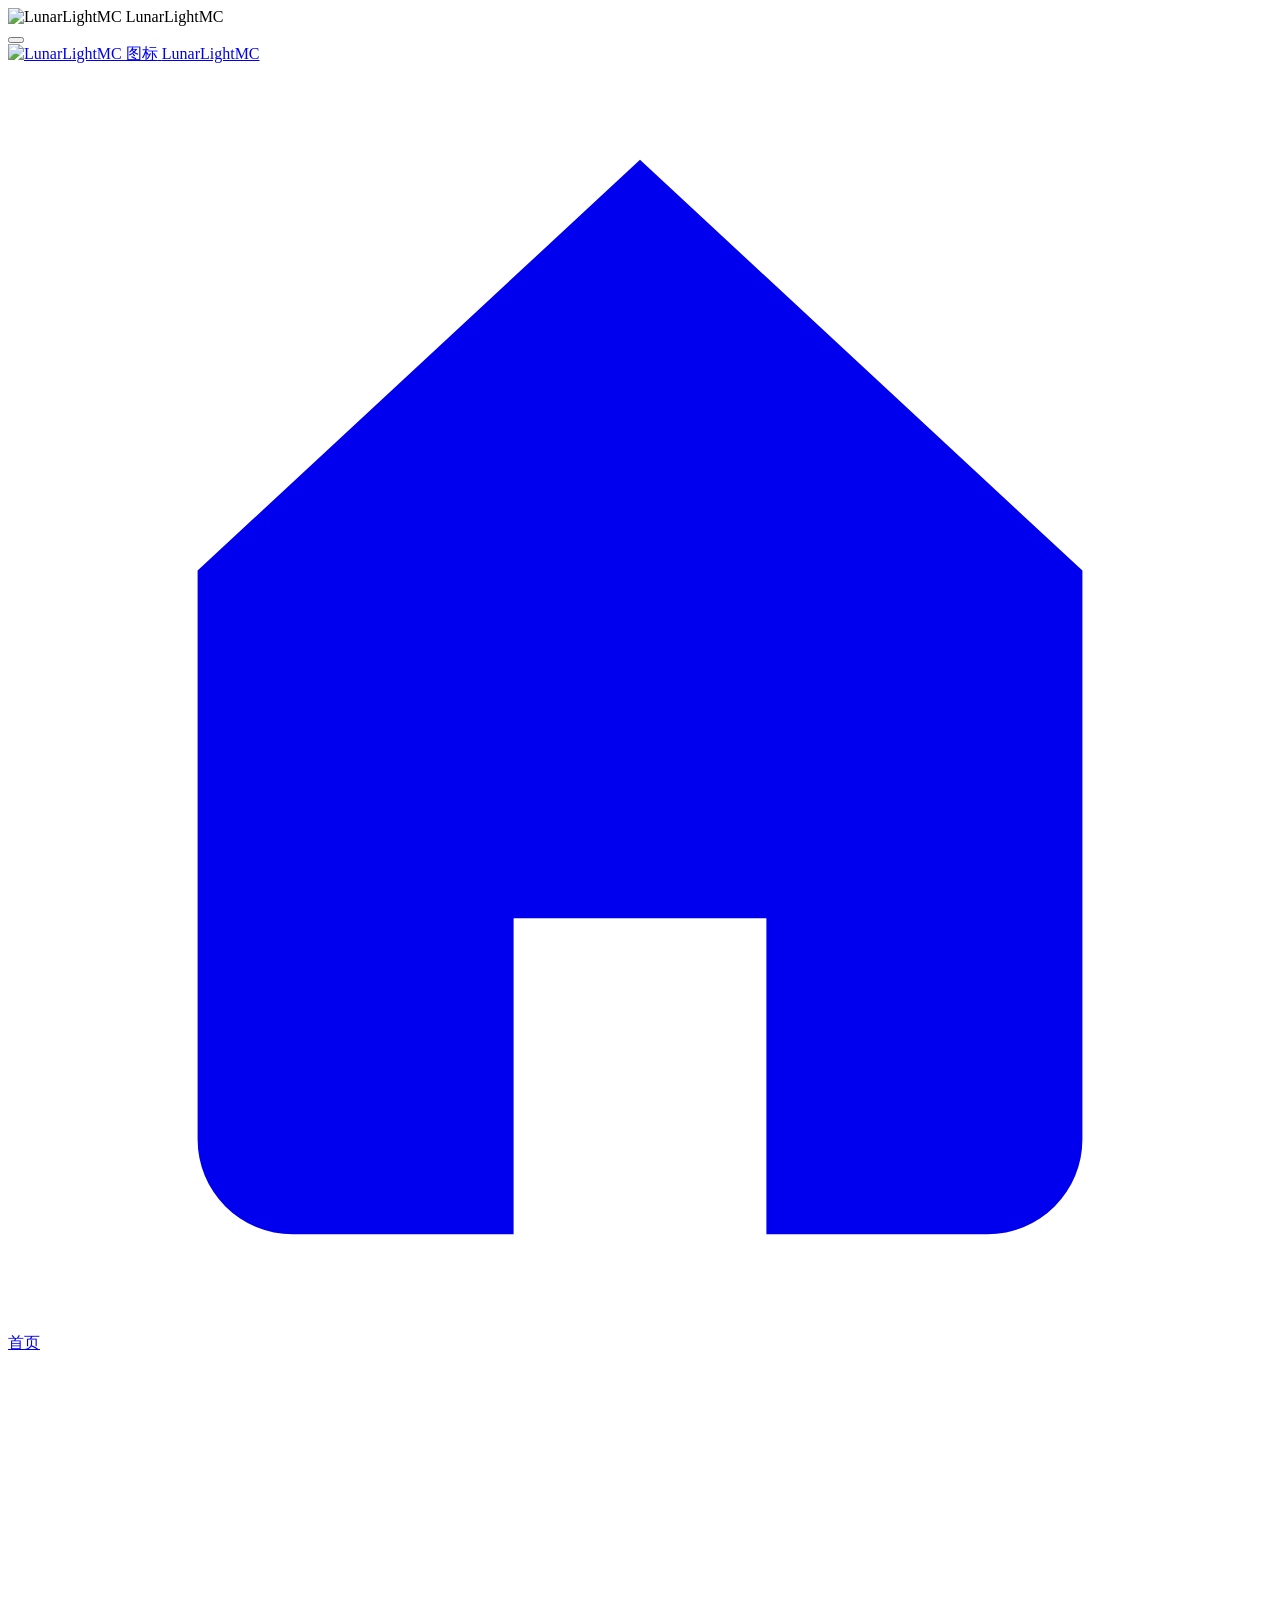
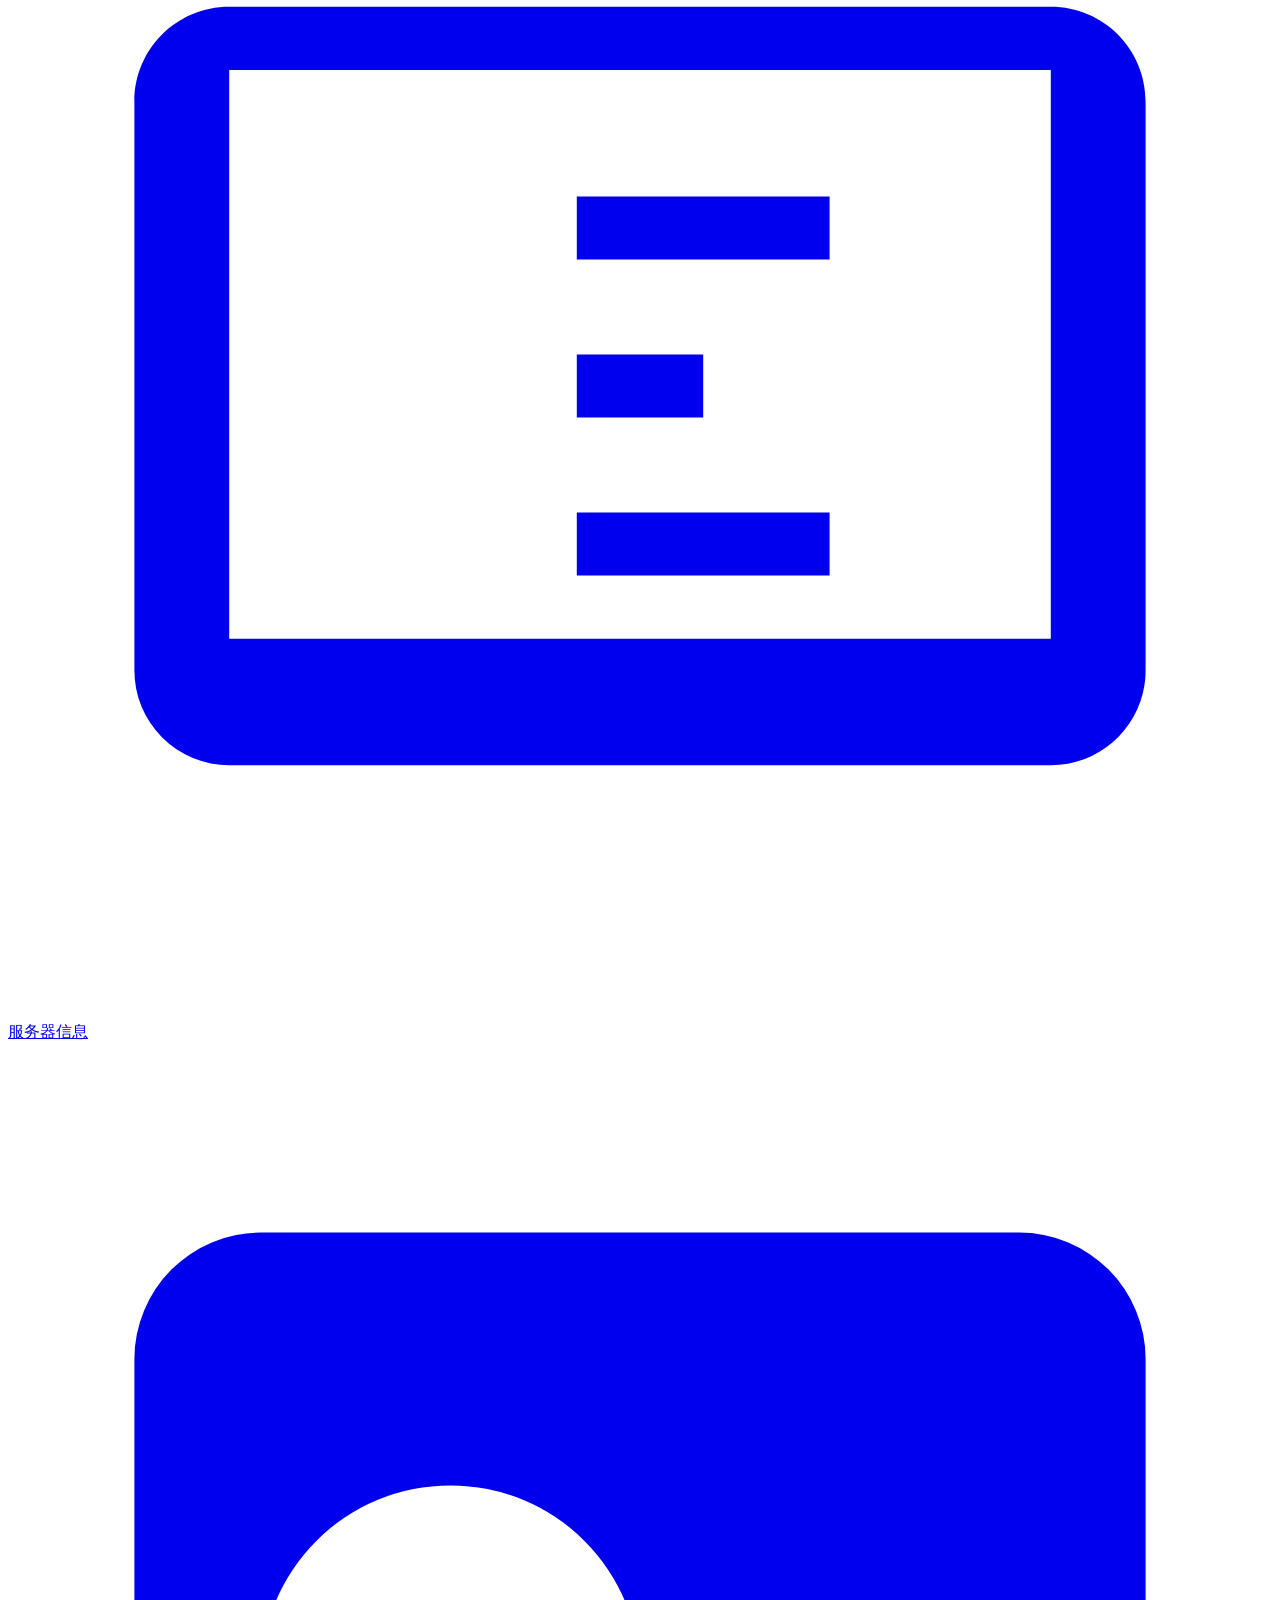
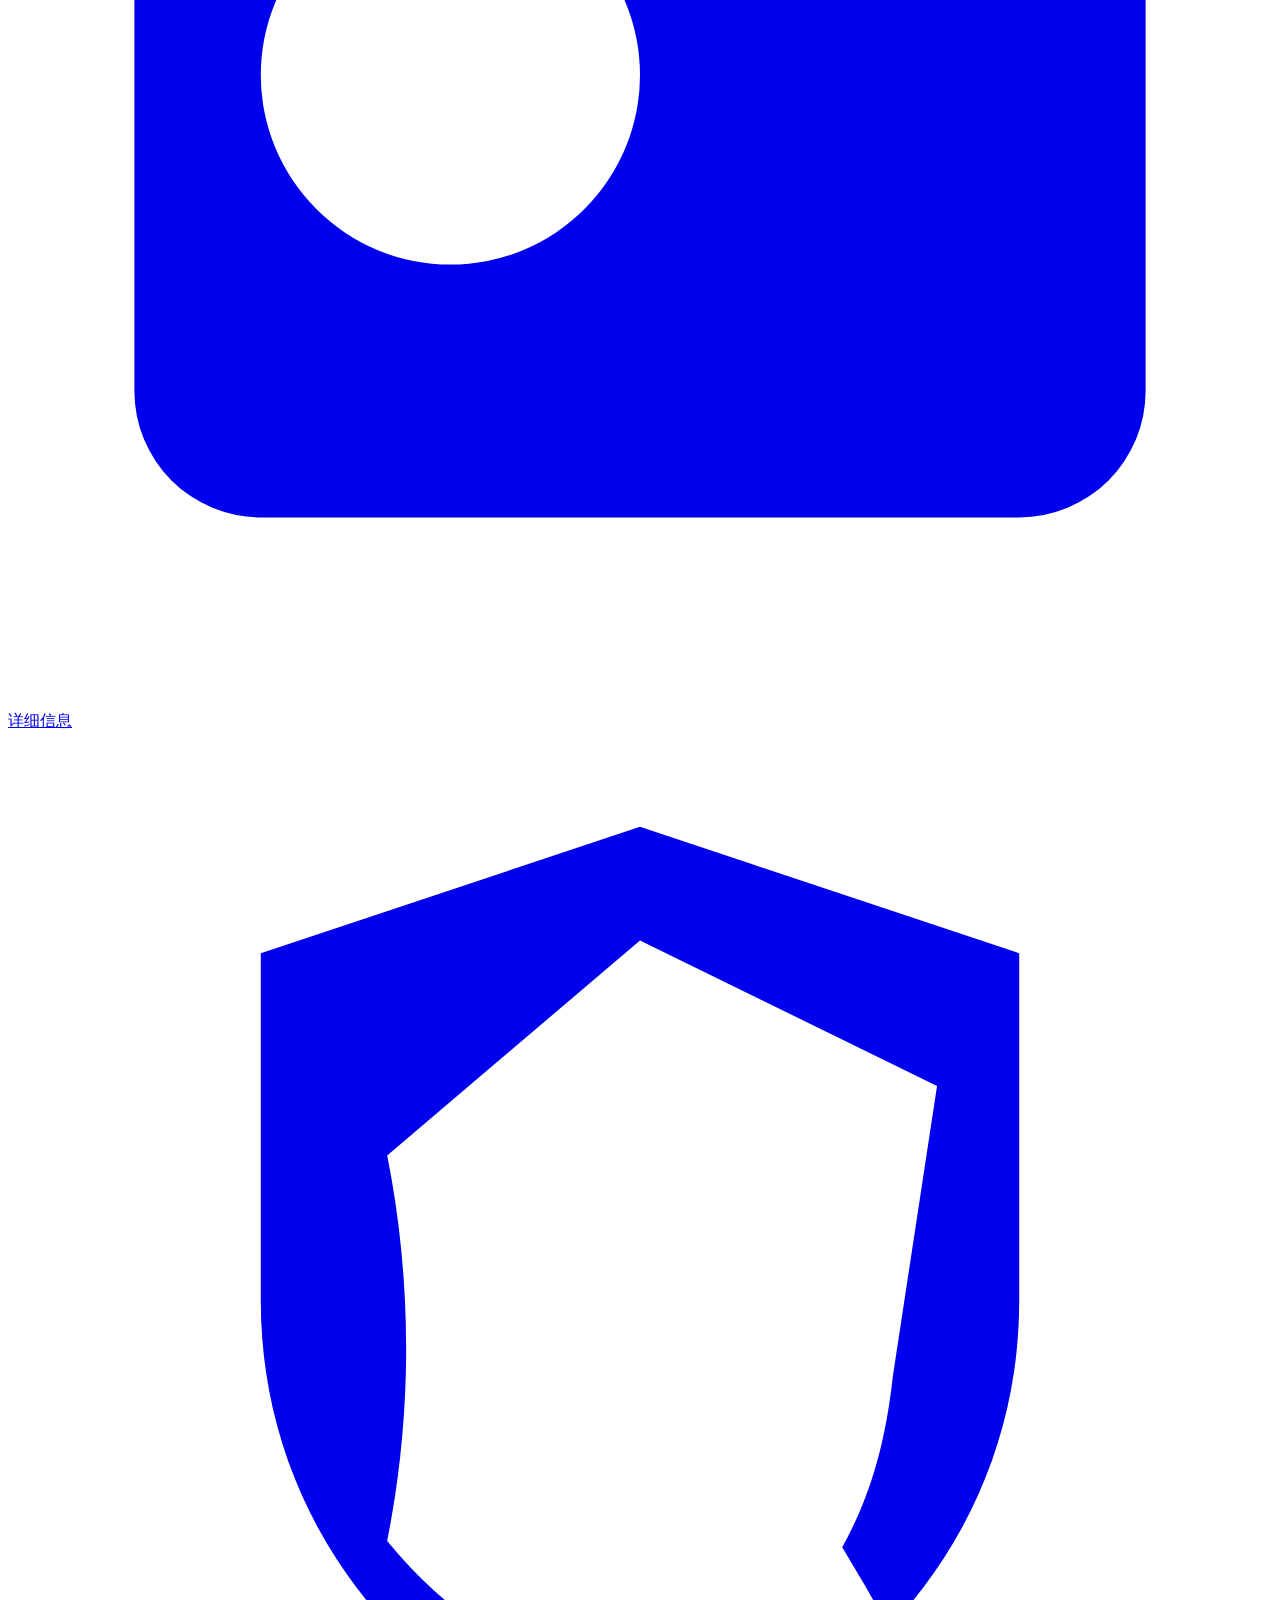
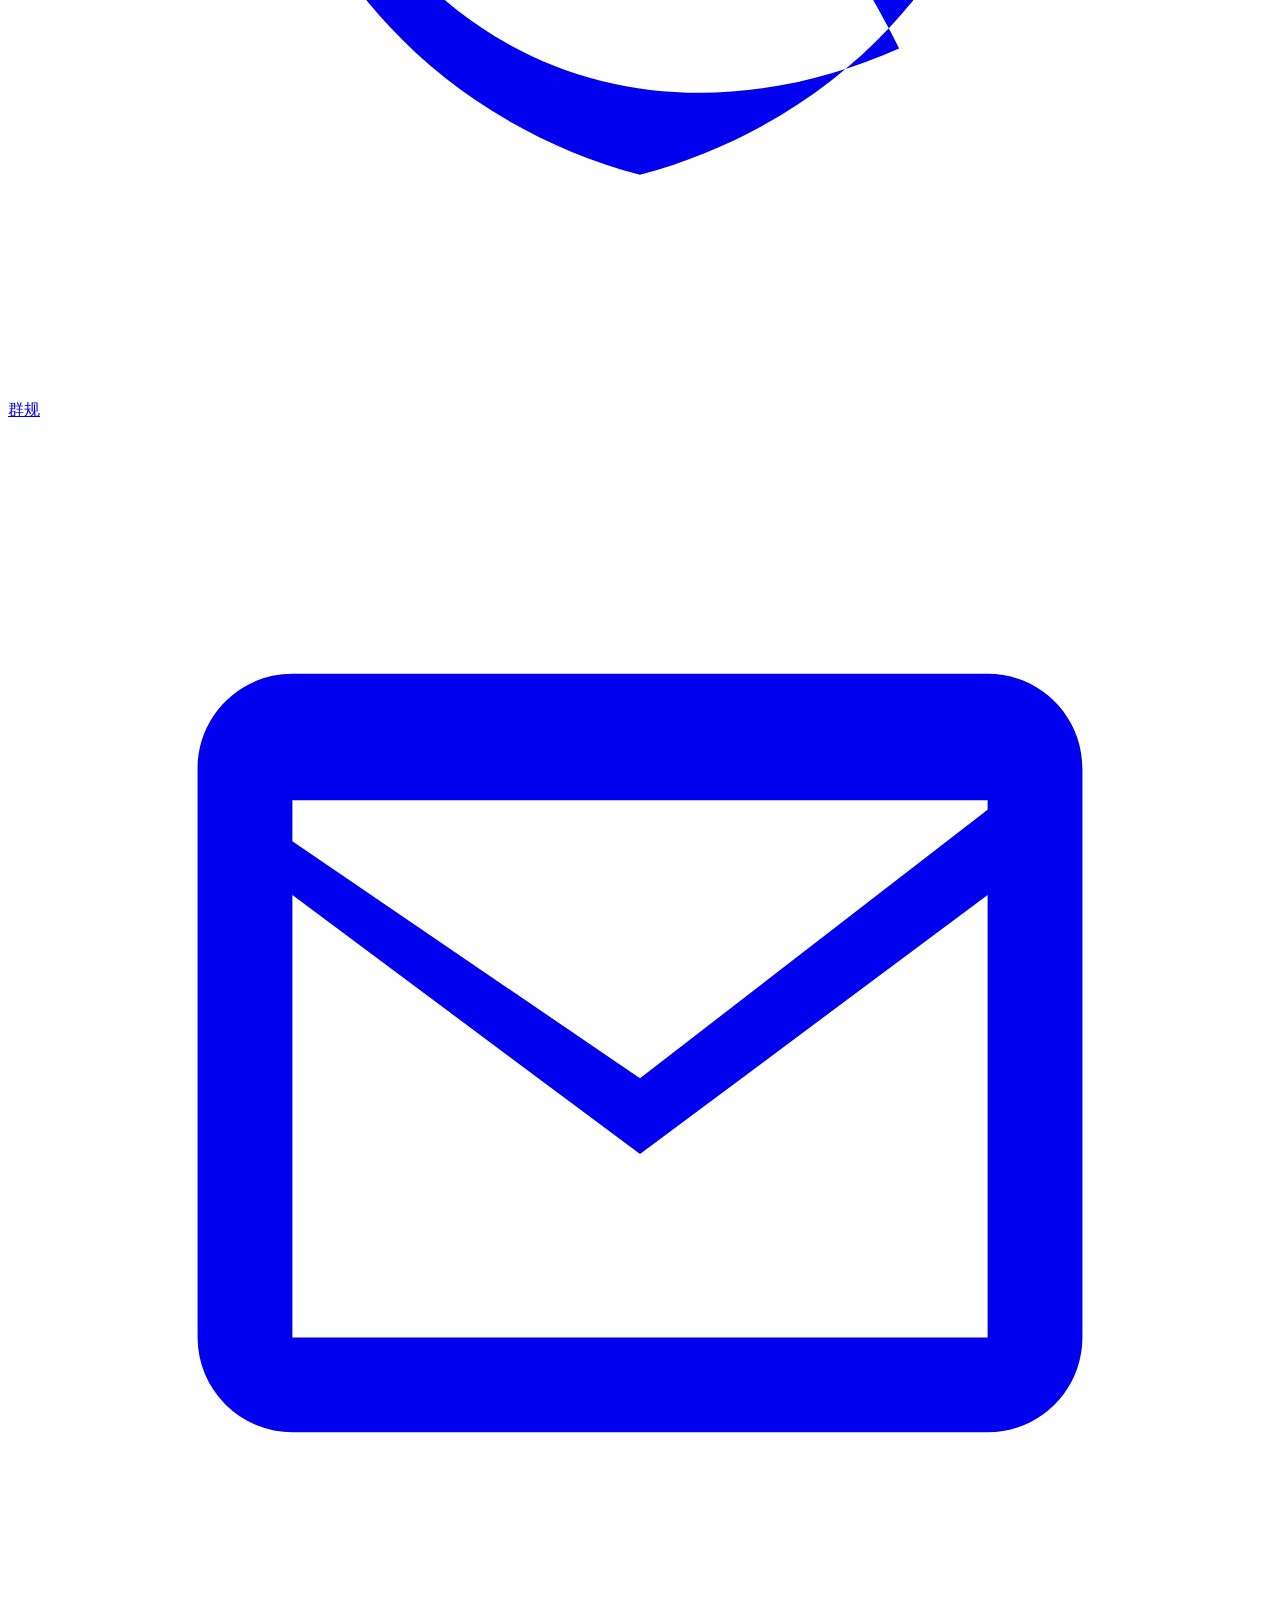
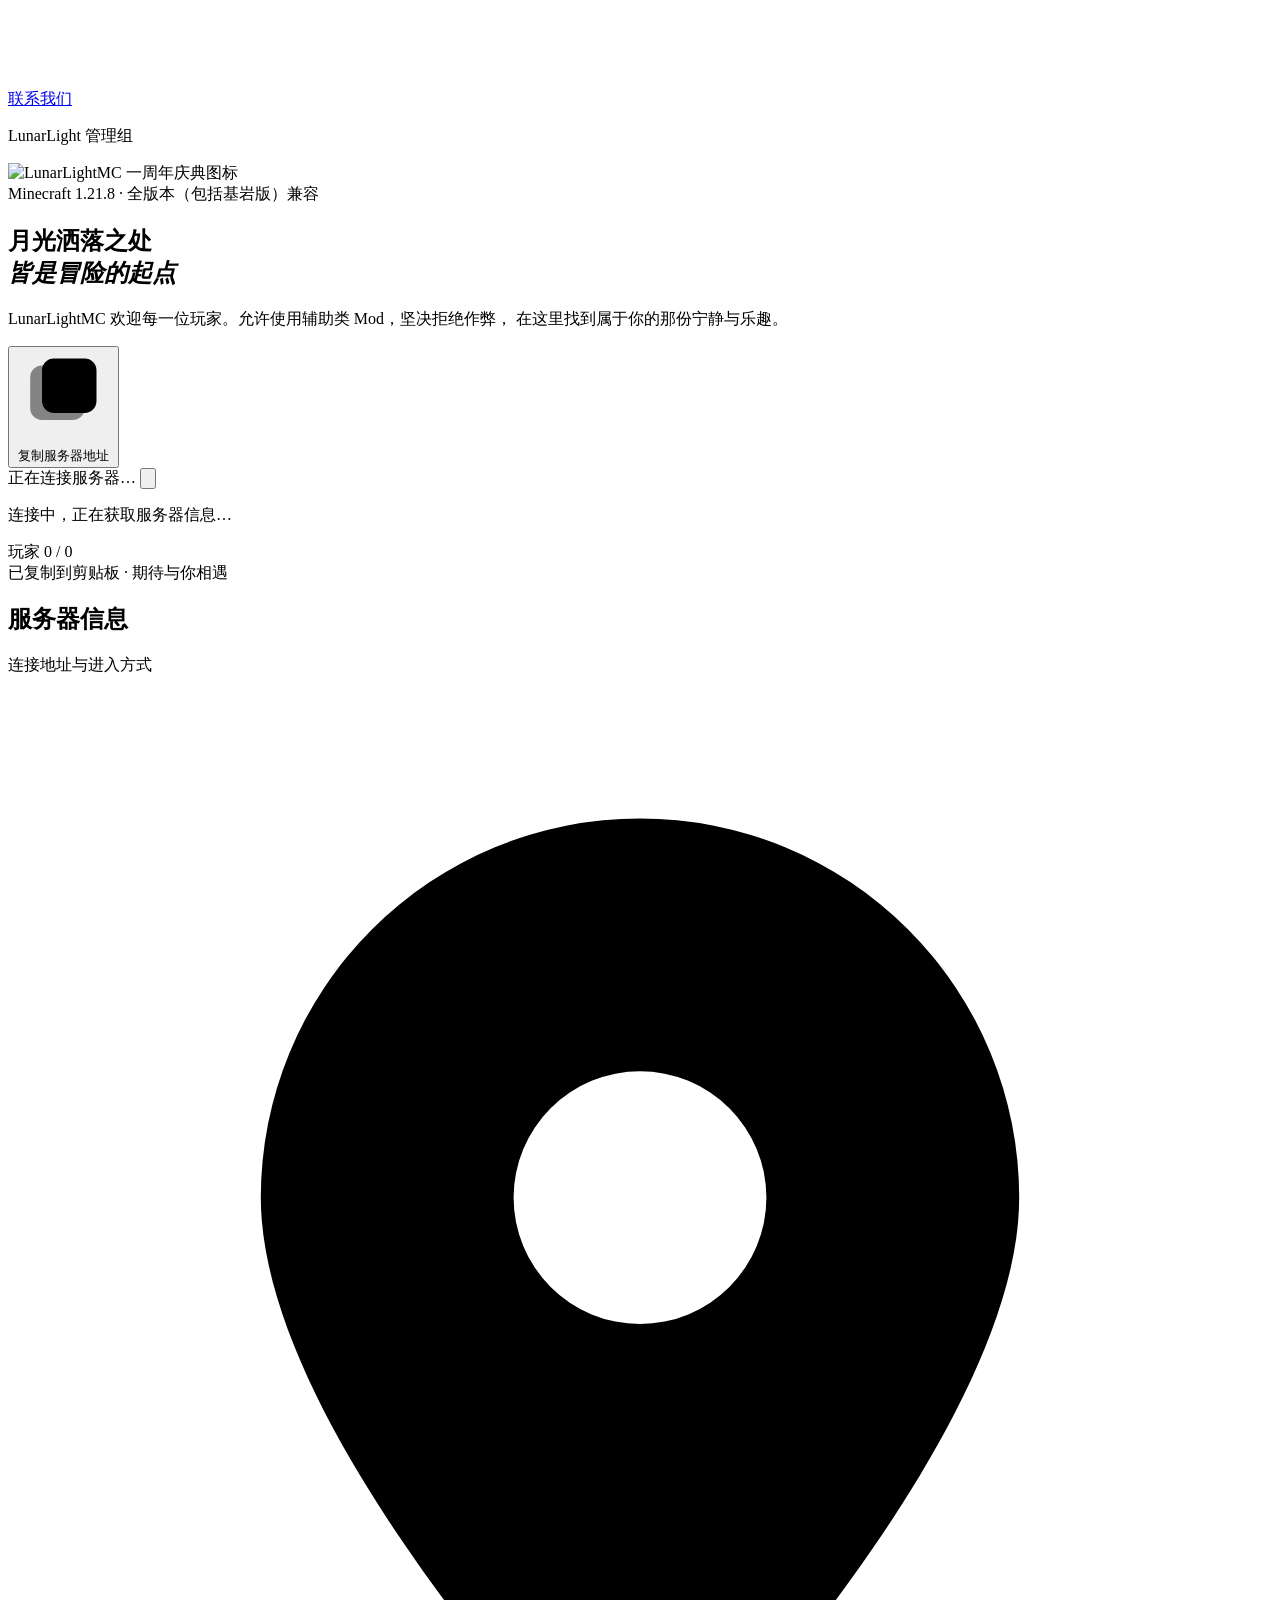
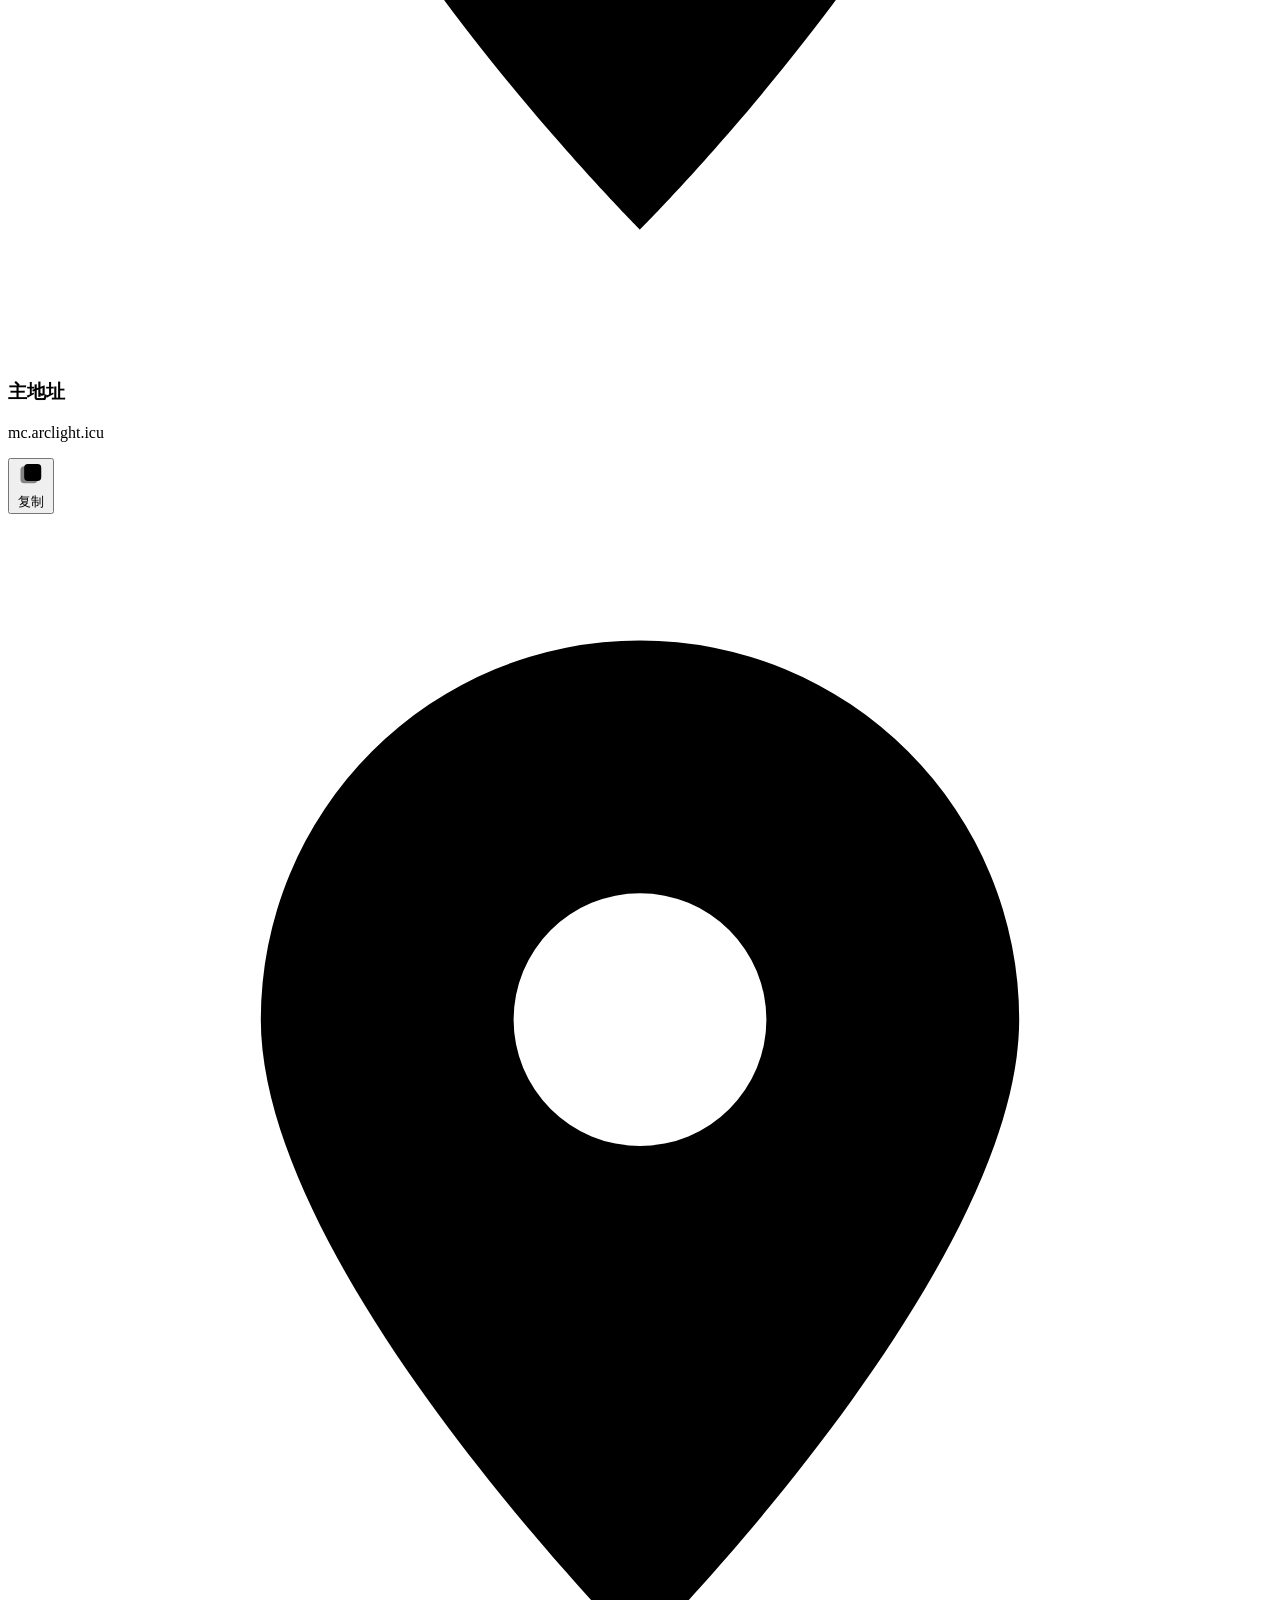
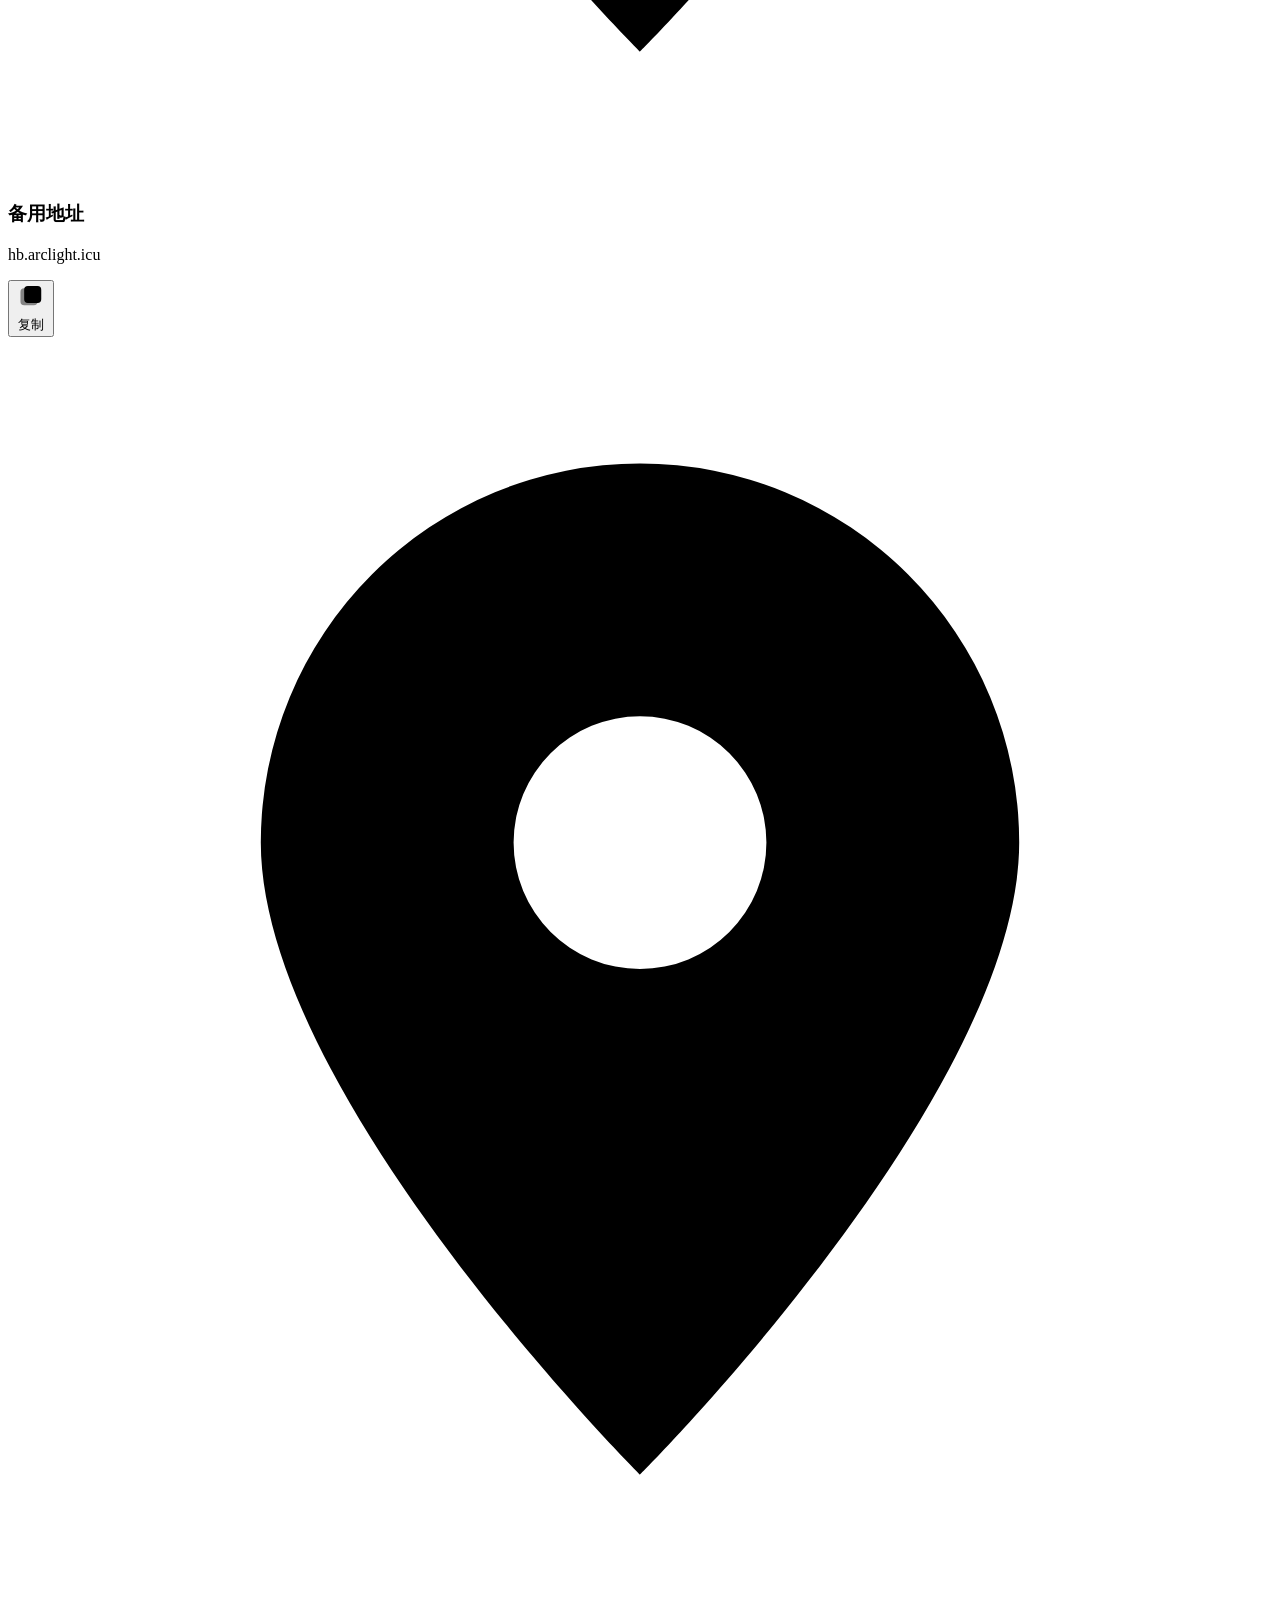
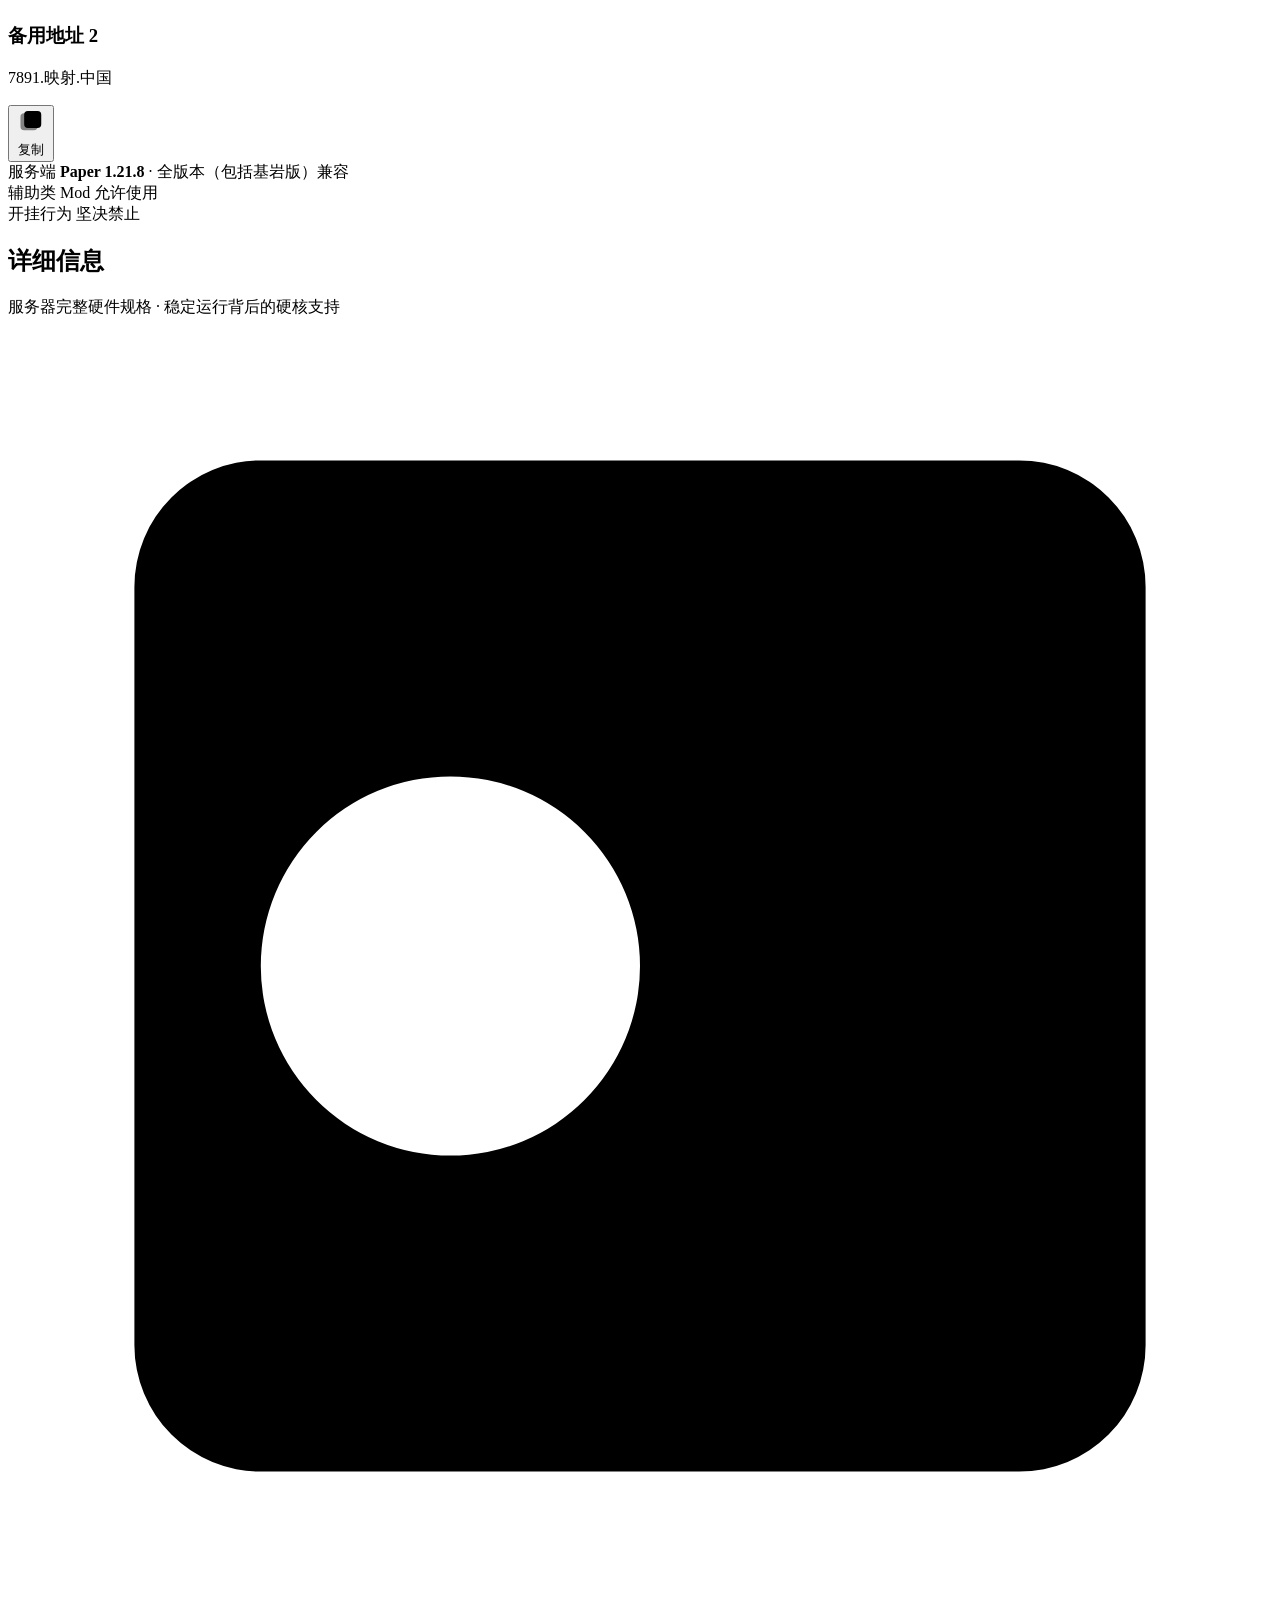
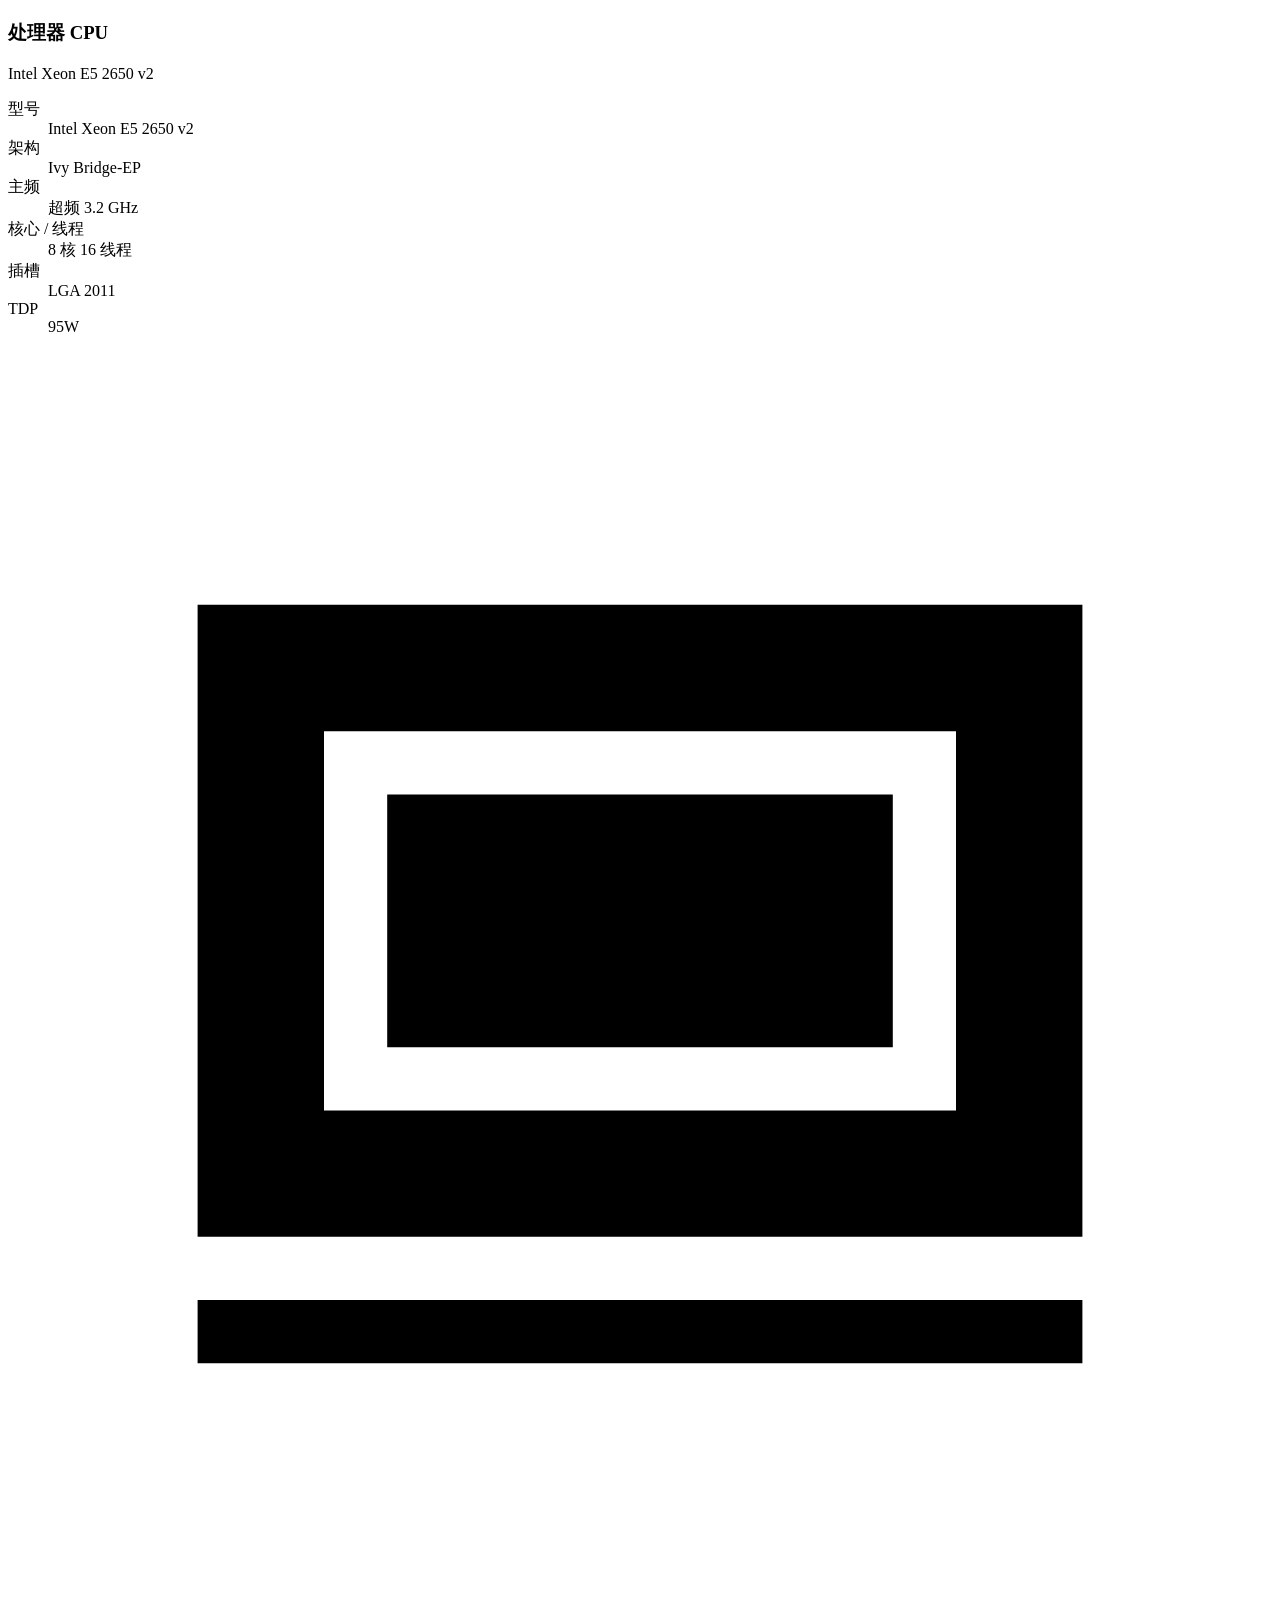
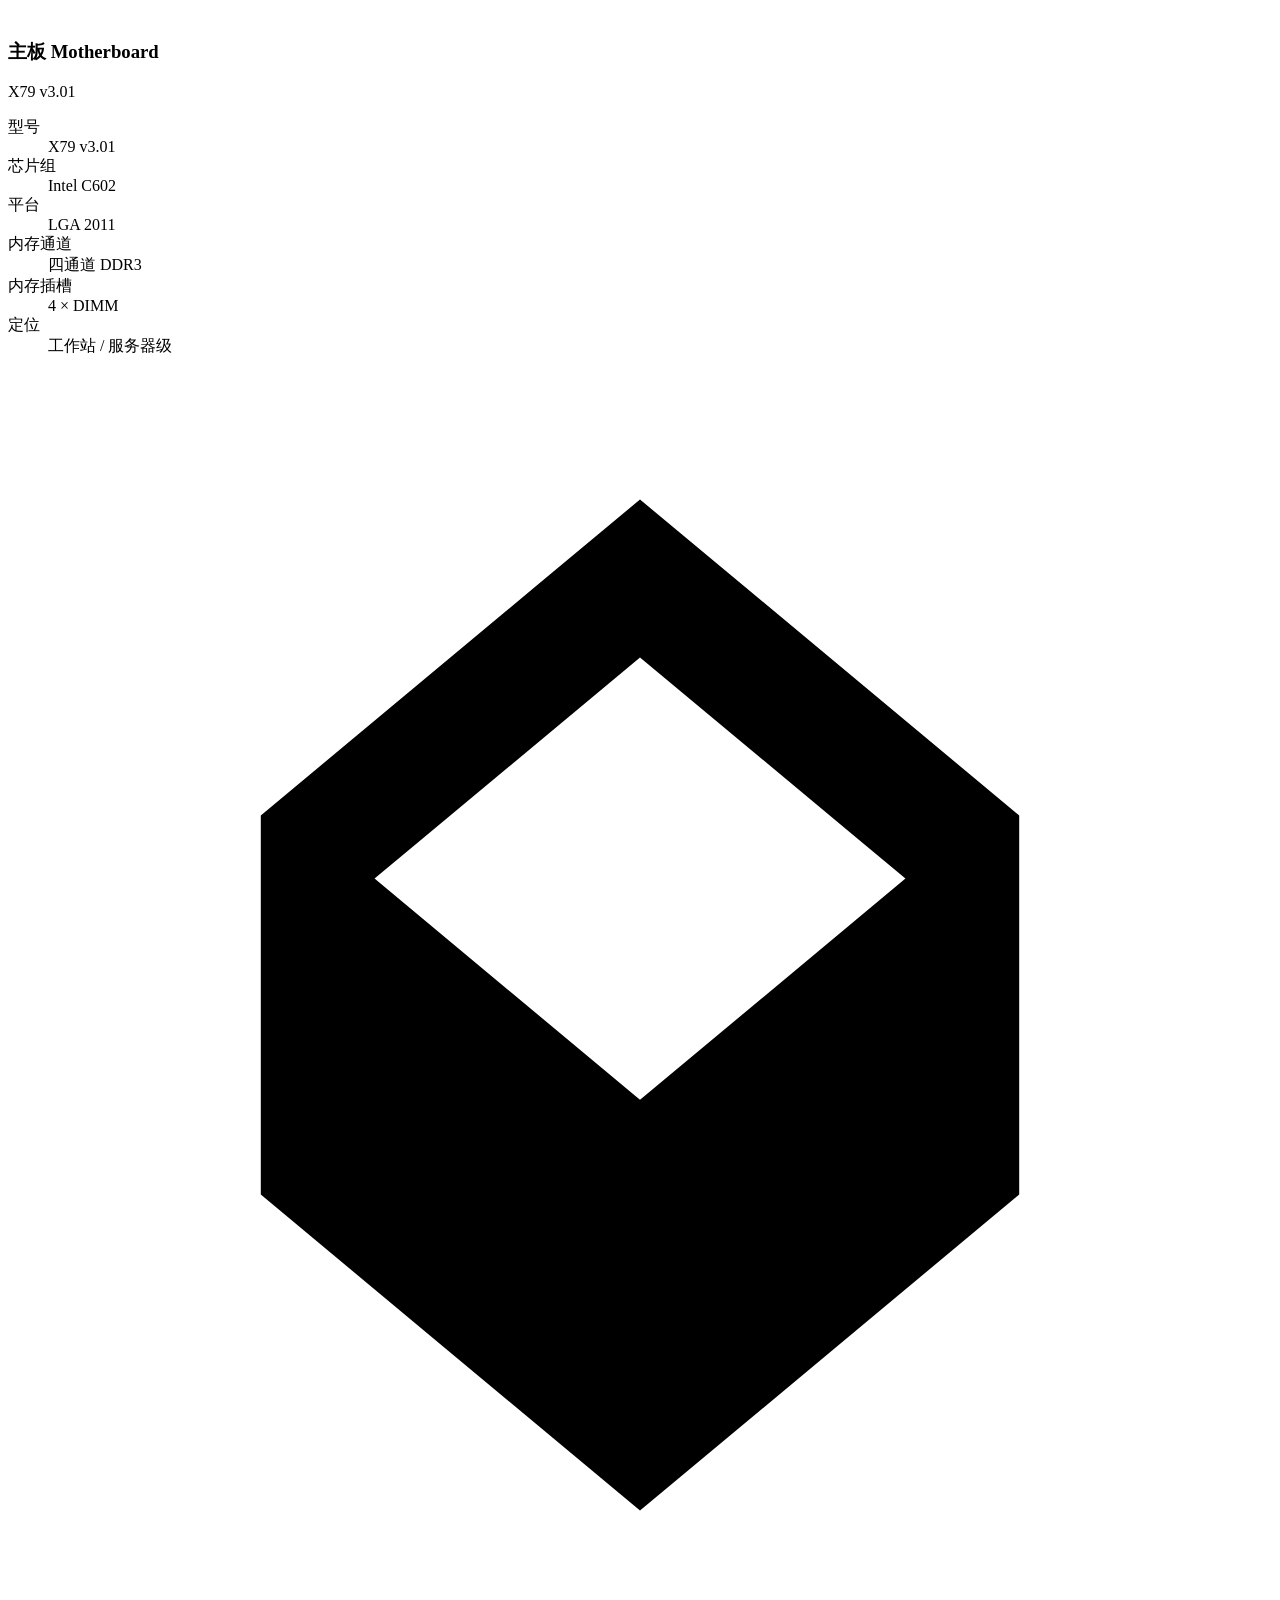
==== index.html @ af30e0f4 "Add files via upload" ====
<!DOCTYPE html>
<html lang="zh-CN">
<head>
  <meta charset="UTF-8">
  <meta name="viewport" content="width=device-width, initial-scale=1.0">
  <meta name="description" content="LunarLightMC - 一款温暖友好的 Minecraft 服务器。全版本（包括基岩版）兼容，辅助类 Mod 可用。">
  <meta name="theme-color" content="#1a1a1a">
  <link rel="icon" type="image/png" href="assets/favicon.png">
  <link rel="apple-touch-icon" href="assets/apple-touch.png">
  <title>LunarLightMC · 月光服务器</title>
  <link rel="stylesheet" href="css/style.css">
</head>
<body>

  <!-- Electron 风格自定义标题栏 -->
  <header class="titlebar">
    <div class="titlebar-brand">
      <img class="titlebar-icon" src="assets/favicon.png" alt="LunarLightMC">
      <span class="titlebar-title">LunarLightMC</span>
    </div>
    <div class="titlebar-drag"></div>
  </header>

  <!-- Electron 式左侧导航 -->
  <button class="nav-toggle" id="navToggle" aria-label="打开导航菜单">
    <span></span><span></span><span></span>
  </button>
  <div class="nav-backdrop" id="navBackdrop"></div>
  <aside class="sidebar" id="sidebar">
    <div class="sidebar-head">
      <a class="brand" href="#" data-target="home">
        <img class="brand-icon" src="assets/favicon.png" alt="LunarLightMC 图标">
        <span class="brand-name">LunarLightMC</span>
      </a>
    </div>
    <nav class="side-nav" id="navLinks">
      <a class="side-link active" href="#" data-target="home">
        <svg viewBox="0 0 20 20" fill="none" aria-hidden="true"><path d="M10 1.5 17 8v9a1.5 1.5 0 0 1-1.5 1.5H12v-5H8v5H4.5A1.5 1.5 0 0 1 3 17V8l7-6.5Z" fill="currentColor"/></svg>
        <span>首页</span>
      </a>
      <a class="side-link" href="#" data-target="server">
        <svg viewBox="0 0 20 20" fill="none" aria-hidden="true"><path d="M2 5.5C2 4.67 2.67 4 3.5 4h13c.83 0 1.5.67 1.5 1.5v9c0 .83-.67 1.5-1.5 1.5h-13A1.5 1.5 0 0 1 2 14.5v-9ZM3.5 5v9h13V5h-13Zm5.5 2h4v1H9V7Zm0 5h4v1H9v-1Zm0-2.5h2v1H9v-1Z" fill="currentColor"/></svg>
        <span>服务器信息</span>
      </a>
      <a class="side-link" href="#" data-target="hardware">
        <svg viewBox="0 0 20 20" fill="none" aria-hidden="true"><path d="M4 3h12a2 2 0 0 1 2 2v10a2 2 0 0 1-2 2H4a2 2 0 0 1-2-2V5a2 2 0 0 1 2-2Zm3 4a3 3 0 1 0 0 6 3 3 0 0 0 0-6Zm7 1h2v1h-2V8Zm0 3h2v1h-2v-1Z" fill="currentColor"/></svg>
        <span>详细信息</span>
      </a>
      <a class="side-link" href="#" data-target="rules">
        <svg viewBox="0 0 20 20" fill="none" aria-hidden="true"><path d="M10 1.5 4 3.5V9c0 3.7 2.6 6.6 6 7.5 3.4-.9 6-3.8 6-7.5V3.5l-6-2Zm0 1.8L14.7 5.6 14 10.2c-.1.9-.3 1.8-.8 2.7.3.5.6 1 .9 1.6-2.7 1.2-5.9 1-8.1-1.7.4-2 .4-4.1 0-6.1L10 3.3Z" fill="currentColor"/></svg>
        <span>群规</span>
      </a>
      <a class="side-link" href="#" data-target="contact">
        <svg viewBox="0 0 20 20" fill="none" aria-hidden="true"><path d="M3 5.5C3 4.67 3.67 4 4.5 4h11c.83 0 1.5.67 1.5 1.5v9c0 .83-.67 1.5-1.5 1.5h-11A1.5 1.5 0 0 1 3 14.5v-9Zm1.5.5v.65L10 10.4l5.5-4.25V6H4.5Zm0 1.5V14.5h11V7.5L10 11.6 4.5 7.5Z" fill="currentColor"/></svg>
        <span>联系我们</span>
      </a>
    </nav>
    <div class="sidebar-foot">
      <p>LunarLight 管理组</p>
    </div>
  </aside>

  <main>
    <!-- 页面：首页 -->
    <section class="page active" id="page-home">
      <div class="hero">
        <div class="hero-bg" aria-hidden="true">
          <span class="orb orb-1"></span>
          <span class="orb orb-2"></span>
          <span class="orb orb-3"></span>
        </div>
        <div class="container hero-inner">
          <div class="hero-icon-wrap">
            <img class="hero-icon" src="assets/server-icon.png" alt="LunarLightMC 一周年庆典图标">
          </div>
          <div class="hero-badge">Minecraft 1.21.8 · 全版本（包括基岩版）兼容</div>
          <h1 class="hero-title">月光洒落之处<br><em>皆是冒险的起点</em></h1>
          <p class="hero-sub">
            LunarLightMC 欢迎每一位玩家。允许使用辅助类 Mod，坚决拒绝作弊，
            在这里找到属于你的那份宁静与乐趣。
          </p>
          <div class="hero-actions">
            <button class="btn btn-primary" id="copyIp">
              <svg viewBox="0 0 20 20" fill="none" aria-hidden="true"><path d="M5.5 4.5A2.5 2.5 0 0 1 8 2h6.5A2.5 2.5 0 0 1 17 4.5v6.5a2.5 2.5 0 0 1-2.5 2.5h-6.5A2.5 2.5 0 0 1 5.5 11v-6.5Z" fill="currentColor"/><path d="M3 6a2.5 2.5 0 0 1 2.5-2.5h6.5A2.5 2.5 0 0 1 14.5 6v6.5a2.5 2.5 0 0 1-2.5 2.5H5.5A2.5 2.5 0 0 1 3 12.5V6Z" fill="currentColor" opacity=".45"/></svg>
              <span class="copy-text">复制服务器地址</span>
            </button>
          </div>

          <div class="status-card" id="statusCard">
            <div class="status-head">
              <span class="status-dot" id="statusDot"></span>
              <span class="status-state" id="statusState">正在连接服务器…</span>
              <span class="status-version" id="statusVersion"></span>
              <button class="status-refresh" id="statusRefresh" aria-label="刷新状态">
                <svg viewBox="0 0 20 20" fill="none" aria-hidden="true"><path d="M17 10a7 7 0 0 1-12.2 4.9l-1 1A8.5 8.5 0 1 0 10 1.5v-1L7 3l3 2.5v-1A7 7 0 0 1 17 10Z" fill="currentColor"/></svg>
              </button>
            </div>
            <p class="status-motd" id="statusMotd">连接中，正在获取服务器信息…</p>
            <div class="status-foot">
              <span class="status-players" id="statusPlayers">玩家 0 / 0</span>
              <span class="status-updated" id="statusUpdated"></span>
            </div>
            <div class="status-players-list" id="statusPlayerList"></div>
          </div>

          <div class="hero-tip" id="copyTip">已复制到剪贴板 · 期待与你相遇</div>
        </div>
      </div>
    </section>

    <!-- 页面：服务器信息 -->
    <section class="page" id="page-server">
      <div class="container page-body">
        <div class="page-head">
          <h2 class="page-title">服务器信息</h2>
          <p class="page-desc">连接地址与进入方式</p>
        </div>
        <div class="card-grid">
          <article class="fluent-card address-card">
            <div class="card-icon"><svg viewBox="0 0 20 20" fill="none" aria-hidden="true"><path d="M10 2a6 6 0 0 0-6 6c0 4 6 10 6 10s6-6 6-10a6 6 0 0 0-6-6Zm0 8a2 2 0 1 1 0-4 2 2 0 0 1 0 4Z" fill="currentColor"/></svg></div>
            <h3>主地址</h3>
            <p class="card-code">mc.arclight.icu</p>
            <button class="copy-btn" data-copy="mc.arclight.icu" aria-label="复制主地址">
              <svg viewBox="0 0 20 20" fill="none" aria-hidden="true"><path d="M5.5 4.5A2.5 2.5 0 0 1 8 2h6.5A2.5 2.5 0 0 1 17 4.5v6.5a2.5 2.5 0 0 1-2.5 2.5h-6.5A2.5 2.5 0 0 1 5.5 11v-6.5Z" fill="currentColor"/><path d="M3 6a2.5 2.5 0 0 1 2.5-2.5h6.5A2.5 2.5 0 0 1 14.5 6v6.5a2.5 2.5 0 0 1-2.5 2.5H5.5A2.5 2.5 0 0 1 3 12.5V6Z" fill="currentColor" opacity=".45"/></svg>
              复制
            </button>
          </article>
          <article class="fluent-card address-card">
            <div class="card-icon"><svg viewBox="0 0 20 20" fill="none" aria-hidden="true"><path d="M10 2a6 6 0 0 0-6 6c0 4 6 10 6 10s6-6 6-10a6 6 0 0 0-6-6Zm0 8a2 2 0 1 1 0-4 2 2 0 0 1 0 4Z" fill="currentColor"/></svg></div>
            <h3>备用地址</h3>
            <p class="card-code">hb.arclight.icu</p>
            <button class="copy-btn" data-copy="hb.arclight.icu" aria-label="复制备用地址">
              <svg viewBox="0 0 20 20" fill="none" aria-hidden="true"><path d="M5.5 4.5A2.5 2.5 0 0 1 8 2h6.5A2.5 2.5 0 0 1 17 4.5v6.5a2.5 2.5 0 0 1-2.5 2.5h-6.5A2.5 2.5 0 0 1 5.5 11v-6.5Z" fill="currentColor"/><path d="M3 6a2.5 2.5 0 0 1 2.5-2.5h6.5A2.5 2.5 0 0 1 14.5 6v6.5a2.5 2.5 0 0 1-2.5 2.5H5.5A2.5 2.5 0 0 1 3 12.5V6Z" fill="currentColor" opacity=".45"/></svg>
              复制
            </button>
          </article>
          <article class="fluent-card address-card">
            <div class="card-icon"><svg viewBox="0 0 20 20" fill="none" aria-hidden="true"><path d="M10 2a6 6 0 0 0-6 6c0 4 6 10 6 10s6-6 6-10a6 6 0 0 0-6-6Zm0 8a2 2 0 1 1 0-4 2 2 0 0 1 0 4Z" fill="currentColor"/></svg></div>
            <h3>备用地址 2</h3>
            <p class="card-code">7891.映射.中国</p>
            <button class="copy-btn" data-copy="7891.映射.中国" aria-label="复制备用地址2">
              <svg viewBox="0 0 20 20" fill="none" aria-hidden="true"><path d="M5.5 4.5A2.5 2.5 0 0 1 8 2h6.5A2.5 2.5 0 0 1 17 4.5v6.5a2.5 2.5 0 0 1-2.5 2.5h-6.5A2.5 2.5 0 0 1 5.5 11v-6.5Z" fill="currentColor"/><path d="M3 6a2.5 2.5 0 0 1 2.5-2.5h6.5A2.5 2.5 0 0 1 14.5 6v6.5a2.5 2.5 0 0 1-2.5 2.5H5.5A2.5 2.5 0 0 1 3 12.5V6Z" fill="currentColor" opacity=".45"/></svg>
              复制
            </button>
          </article>
        </div>

        <div class="info-strip">
          <div class="info-item">
            <span class="info-label">服务端</span>
            <span class="info-value"><strong>Paper 1.21.8</strong> · 全版本（包括基岩版）兼容</span>
          </div>
          <div class="info-item">
            <span class="info-label">辅助类 Mod</span>
            <span class="info-value badge-ok">允许使用</span>
          </div>
          <div class="info-item">
            <span class="info-label">开挂行为</span>
            <span class="info-value badge-no">坚决禁止</span>
          </div>
        </div>
      </div>
    </section>

    <!-- 页面：详细信息 -->
    <section class="page" id="page-hardware">
      <div class="container page-body">
        <div class="page-head">
          <h2 class="page-title">详细信息</h2>
          <p class="page-desc">服务器完整硬件规格 · 稳定运行背后的硬核支持</p>
        </div>

        <div class="detail-grid">
          <article class="detail-card">
            <div class="detail-card-head">
              <div class="spec-icon"><svg viewBox="0 0 20 20" fill="none" aria-hidden="true"><path d="M4 2h12a2 2 0 0 1 2 2v12a2 2 0 0 1-2 2H4a2 2 0 0 1-2-2V4a2 2 0 0 1 2-2Zm3 5a3 3 0 1 0 0 6 3 3 0 0 0 0-6Z" fill="currentColor"/></svg></div>
              <div class="detail-card-title">
                <h3>处理器 CPU</h3>
                <p>Intel Xeon E5 2650 v2</p>
              </div>
            </div>
            <dl class="detail-list">
              <div class="detail-row"><dt>型号</dt><dd>Intel Xeon E5 2650 v2</dd></div>
              <div class="detail-row"><dt>架构</dt><dd>Ivy Bridge-EP</dd></div>
              <div class="detail-row"><dt>主频</dt><dd>超频 3.2 GHz</dd></div>
              <div class="detail-row"><dt>核心 / 线程</dt><dd>8 核 16 线程</dd></div>
              <div class="detail-row"><dt>插槽</dt><dd>LGA 2011</dd></div>
              <div class="detail-row"><dt>TDP</dt><dd>95W</dd></div>
            </dl>
          </article>

          <article class="detail-card">
            <div class="detail-card-head">
              <div class="spec-icon"><svg viewBox="0 0 20 20" fill="none" aria-hidden="true"><path d="M3 4h14v10H3V4Zm2 2v6h10V6H5Zm1 1h8v4H6V7Zm-3 8h14v1H3v-1Z" fill="currentColor"/></svg></div>
              <div class="detail-card-title">
                <h3>主板 Motherboard</h3>
                <p>X79 v3.01</p>
              </div>
            </div>
            <dl class="detail-list">
              <div class="detail-row"><dt>型号</dt><dd>X79 v3.01</dd></div>
              <div class="detail-row"><dt>芯片组</dt><dd>Intel C602</dd></div>
              <div class="detail-row"><dt>平台</dt><dd>LGA 2011</dd></div>
              <div class="detail-row"><dt>内存通道</dt><dd>四通道 DDR3</dd></div>
              <div class="detail-row"><dt>内存插槽</dt><dd>4 × DIMM</dd></div>
              <div class="detail-row"><dt>定位</dt><dd>工作站 / 服务器级</dd></div>
            </dl>
          </article>

          <article class="detail-card">
            <div class="detail-card-head">
              <div class="spec-icon"><svg viewBox="0 0 20 20" fill="none" aria-hidden="true"><path d="M10 2 4 7v6l6 5 6-5V7l-6-5Zm0 2.5L14.2 8l-4.2 3.5L5.8 8l4.2-3.5Z" fill="currentColor"/></svg></div>
              <div class="detail-card-title">
                <h3>内存 Memory</h3>
                <p>Kingston DDR3</p>
              </div>
            </div>
            <dl class="detail-list">
              <div class="detail-row"><dt>品牌</dt><dd>Kingston 金士顿</dd></div>
              <div class="detail-row"><dt>类型</dt><dd>DDR3 ECC REG</dd></div>
              <div class="detail-row"><dt>容量</dt><dd>16 GB</dd></div>
              <div class="detail-row"><dt>频率</dt><dd>1600 MHz</dd></div>
              <div class="detail-row"><dt>纠错</dt><dd>ECC 支持</dd></div>
              <div class="detail-row"><dt>形态</dt><dd>Registered 服务器内存</dd></div>
            </dl>
          </article>

          <article class="detail-card">
            <div class="detail-card-head">
              <div class="spec-icon"><svg viewBox="0 0 20 20" fill="none" aria-hidden="true"><path d="M3 5a2 2 0 0 1 2-2h10a2 2 0 0 1 2 2v10a2 2 0 0 1-2 2H5a2 2 0 0 1-2-2V5Zm4 1h6v2H7V6Zm0 4h6v2H7v-2Zm0 4h4v2H7v-2Z" fill="currentColor"/></svg></div>
              <div class="detail-card-title">
                <h3>硬盘 Storage</h3>
                <p>WD Blue</p>
              </div>
            </div>
            <dl class="detail-list">
              <div class="detail-row"><dt>品牌</dt><dd>Western Digital 西部数据</dd></div>
              <div class="detail-row"><dt>系列</dt><dd>WDC Blue</dd></div>
              <div class="detail-row"><dt>容量</dt><dd>120 GB</dd></div>
              <div class="detail-row"><dt>类型</dt><dd>SSD 固态硬盘</dd></div>
              <div class="detail-row"><dt>接口</dt><dd>SATA</dd></div>
              <div class="detail-row"><dt>用途</dt><dd>系统盘</dd></div>
            </dl>
          </article>
        </div>

        <div class="detail-summary">
          <div class="detail-summary-head">
            <div class="spec-icon"><svg viewBox="0 0 20 20" fill="none" aria-hidden="true"><path d="M10 1.5 4 3.5V9c0 3.7 2.6 6.6 6 7.5 3.4-.9 6-3.8 6-7.5V3.5l-6-2Zm-1 4.5 2.6 3H9v4l-2.6-3H8V6Zm3 3.5L11 8h2v3.5h-2l2 1V14h-3v-2Z" fill="currentColor"/></svg></div>
            <div class="detail-card-title">
              <h3>服务器概览</h3>
              <p>软硬一体的完整装机方案</p>
            </div>
          </div>
          <div class="summary-rows">
            <div class="summary-item">
              <span class="summary-key">处理器</span>
              <span class="summary-val">Xeon E5 2650 v2 · 8 核 16 线程</span>
            </div>
            <div class="summary-item">
              <span class="summary-key">内存</span>
              <span class="summary-val">16GB DDR3 ECC REG</span>
            </div>
            <div class="summary-item">
              <span class="summary-key">硬盘</span>
              <span class="summary-val">120GB SSD</span>
            </div>
            <div class="summary-item">
              <span class="summary-key">服务端</span>
              <span class="summary-val">Paper 1.21.8 · 全版本（包括基岩版）兼容</span>
            </div>
          </div>
        </div>
      </div>
    </section>

    <!-- 页面：群规 -->
    <section class="page" id="page-rules">
      <div class="container page-body">
        <div class="page-head">
          <h2 class="page-title">LunarLight 群规</h2>
          <p class="page-desc">共同守护一个友善、清朗的交流环境</p>
        </div>

        <div class="rules-grid">
          <article class="rules-card">
            <h3 class="rules-title">
              <span class="rules-num">01</span>红线 · 直接清退
            </h3>
            <ul class="rules-list">
              <li>群内禁止广告、政治立场、反动、色情、违法等相关新闻图片等内容</li>
              <li>禁止扬言轻生、打架、宣扬负能量等内容</li>
              <li>禁止无端吵架、人身攻击</li>
              <li>禁止炫耀为主的贬低新手行为</li>
              <li>禁止大规模篇幅刷屏宣传其他服务器、视频</li>
              <li>禁止性别、地域、性向等各方面歧视</li>
              <li>尊重他人，未经授权禁止盗取群内产出成果</li>
            </ul>
            <p class="rules-foot">以上行为发现后直接清退出群</p>
          </article>

          <article class="rules-card">
            <h3 class="rules-title">
              <span class="rules-num">02</span>严格禁止 · 一次即踢
            </h3>
            <ul class="rules-list">
              <li>本群不允许发布和黄赌毒任何相关的内容及言论</li>
            </ul>
            <p class="rules-foot">一次就直接踢</p>
          </article>

          <article class="rules-card">
            <h3 class="rules-title">
              <span class="rules-num">03</span>刷屏处置
            </h3>
            <ul class="rules-list">
              <li>第一次刷屏：警告</li>
              <li>第二次刷屏：禁言</li>
              <li>第三次：清退</li>
              <li>禁止刷屏 3 条以上，禁言初始 1.5 小时，之后每次处罚时长翻倍</li>
            </ul>
            <p class="rules-foot">1.5h → 3h → 6h → …</p>
          </article>

          <article class="rules-card">
            <h3 class="rules-title">
              <span class="rules-num">04</span>其他规范
            </h3>
            <ul class="rules-list">
              <li>禁黄，违反按红线处理</li>
              <li>爆粗口：初始禁言 1 小时，之后每次处罚时长 ×3</li>
              <li>被辱骂请找管理或群主处理，骂回去按互骂处理（抽象除外）</li>
              <li>尽量把群名称改成游戏名，让人看得懂即可，非强制</li>
            </ul>
            <p class="rules-foot">文明交流，友善相处</p>
          </article>
        </div>
      </div>
    </section>

    <!-- 页面：联系我们 -->
    <section class="page" id="page-contact">
      <div class="container page-body">
        <div class="page-head">
          <h2 class="page-title">联系我们</h2>
          <p class="page-desc">服务器问题与改进建议，欢迎通过邮箱告诉我们</p>
        </div>
        <div class="contact-panel">
          <div class="contact-icon">
            <svg viewBox="0 0 20 20" fill="none" aria-hidden="true"><path d="M3 5.5C3 4.67 3.67 4 4.5 4h11c.83 0 1.5.67 1.5 1.5v9c0 .83-.67 1.5-1.5 1.5h-11A1.5 1.5 0 0 1 3 14.5v-9Zm1.5.5v.65L10 10.4l5.5-4.25V6H4.5Zm0 1.5V14.5h11V7.5L10 11.6 4.5 7.5Z" fill="currentColor"/></svg>
          </div>
          <h3>联系邮箱</h3>
          <p class="contact-desc">服务器问题与改进建议邮箱，有什么好建议写下来发给我们</p>
          <a class="btn btn-primary" href="mailto:arclightness@outlook.it">arclightness@outlook.it</a>
        </div>
      </div>
    </section>
  </main>

  <footer class="footer">
    <div class="container footer-inner">
      <p>LunarLightMC · LunarLight 管理组 & 服务器所有</p>
      <p class="footer-sub">愿月光照亮你的每一次冒险</p>
    </div>
  </footer>

  <script src="js/main.js"></script>
</body>
</html>
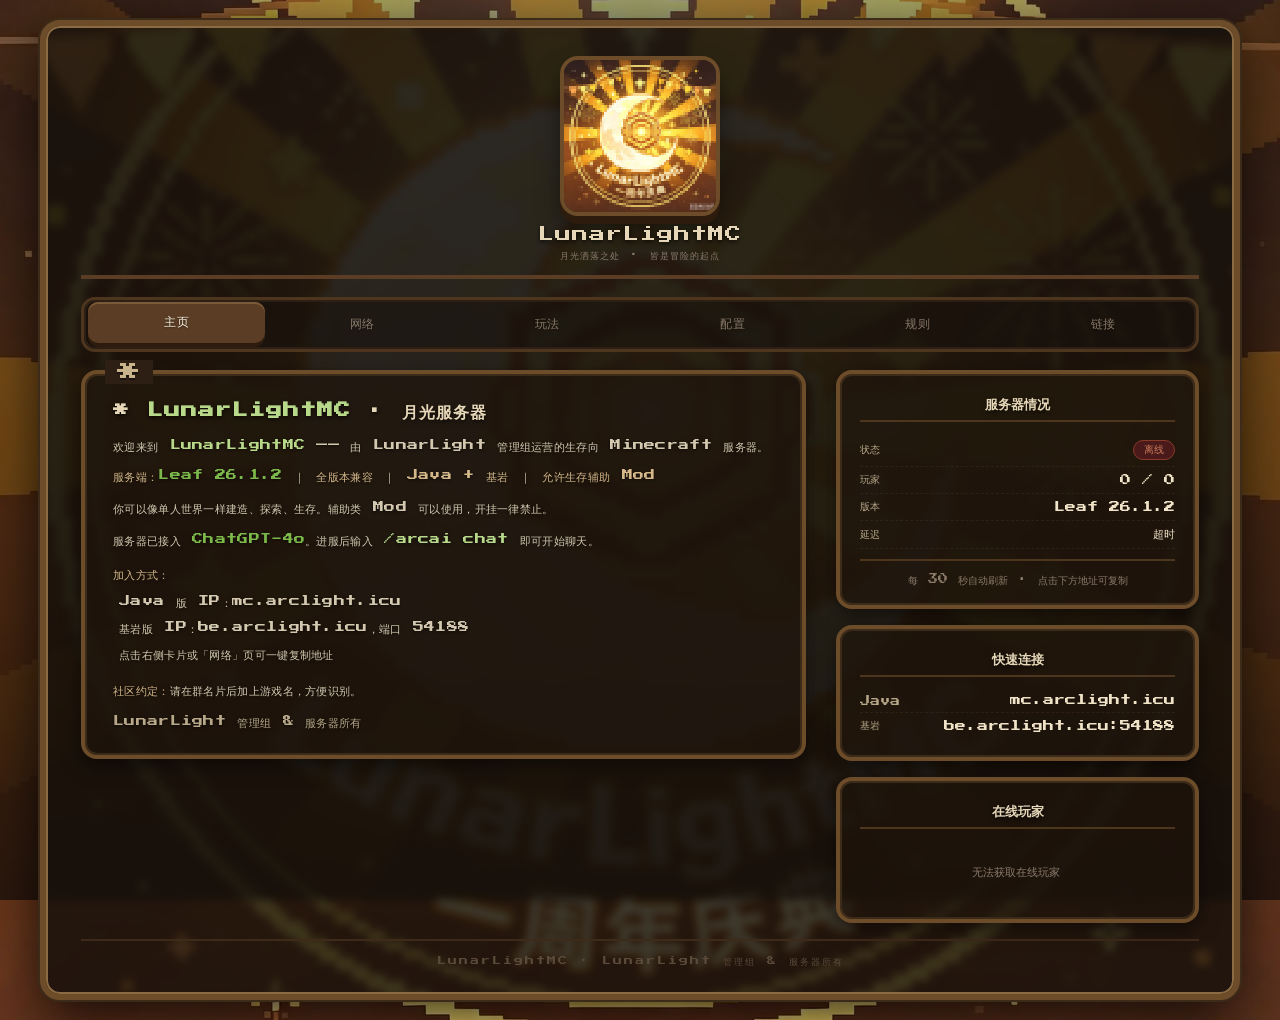
==== commit e7e7f30d: "feat: rebuild LunarLightMC site as MDC-style multi-page website Split home, network, play, hardware," ====
--- a/index.html
+++ b/index.html
@@ -3,366 +3,108 @@
 <head>
   <meta charset="UTF-8">
   <meta name="viewport" content="width=device-width, initial-scale=1.0">
-  <meta name="description" content="LunarLightMC - 一款温暖友好的 Minecraft 服务器。全版本（包括基岩版）兼容，辅助类 Mod 可用。">
-  <meta name="theme-color" content="#1a1a1a">
+  <meta name="description" content="LunarLightMC 月光服务器官网。全版本兼容，允许生存辅助类 Mod，禁止开挂。">
+  <title>LunarLightMC · 主页</title>
   <link rel="icon" type="image/png" href="assets/favicon.png">
   <link rel="apple-touch-icon" href="assets/apple-touch.png">
-  <title>LunarLightMC · 月光服务器</title>
+  <link href="https://fonts.googleapis.com/css2?family=Press+Start+2P&display=swap" rel="stylesheet">
   <link rel="stylesheet" href="css/style.css">
 </head>
 <body>
+  <div id="toast" class="toast">
+    <span class="toast-icon">*</span>
+    <span id="toastMsg">已复制到剪贴板</span>
+  </div>
 
-  <!-- Electron 风格自定义标题栏 -->
-  <header class="titlebar">
-    <div class="titlebar-brand">
-      <img class="titlebar-icon" src="assets/favicon.png" alt="LunarLightMC">
-      <span class="titlebar-title">LunarLightMC</span>
-    </div>
-    <div class="titlebar-drag"></div>
-  </header>
+  <div class="container">
+    <header class="header">
+      <div class="logo-large">
+        <img src="assets/favicon.png" alt="LunarLightMC 服务器图标">
+        <div class="logo-name">LunarLightMC</div>
+        <div class="logo-sub">月光洒落之处 · 皆是冒险的起点</div>
+      </div>
+    </header>
 
-  <!-- Electron 式左侧导航 -->
-  <button class="nav-toggle" id="navToggle" aria-label="打开导航菜单">
-    <span></span><span></span><span></span>
-  </button>
-  <div class="nav-backdrop" id="navBackdrop"></div>
-  <aside class="sidebar" id="sidebar">
-    <div class="sidebar-head">
-      <a class="brand" href="#" data-target="home">
-        <img class="brand-icon" src="assets/favicon.png" alt="LunarLightMC 图标">
-        <span class="brand-name">LunarLightMC</span>
-      </a>
-    </div>
-    <nav class="side-nav" id="navLinks">
-      <a class="side-link active" href="#" data-target="home">
-        <svg viewBox="0 0 20 20" fill="none" aria-hidden="true"><path d="M10 1.5 17 8v9a1.5 1.5 0 0 1-1.5 1.5H12v-5H8v5H4.5A1.5 1.5 0 0 1 3 17V8l7-6.5Z" fill="currentColor"/></svg>
-        <span>首页</span>
-      </a>
-      <a class="side-link" href="#" data-target="server">
-        <svg viewBox="0 0 20 20" fill="none" aria-hidden="true"><path d="M2 5.5C2 4.67 2.67 4 3.5 4h13c.83 0 1.5.67 1.5 1.5v9c0 .83-.67 1.5-1.5 1.5h-13A1.5 1.5 0 0 1 2 14.5v-9ZM3.5 5v9h13V5h-13Zm5.5 2h4v1H9V7Zm0 5h4v1H9v-1Zm0-2.5h2v1H9v-1Z" fill="currentColor"/></svg>
-        <span>服务器信息</span>
-      </a>
-      <a class="side-link" href="#" data-target="hardware">
-        <svg viewBox="0 0 20 20" fill="none" aria-hidden="true"><path d="M4 3h12a2 2 0 0 1 2 2v10a2 2 0 0 1-2 2H4a2 2 0 0 1-2-2V5a2 2 0 0 1 2-2Zm3 4a3 3 0 1 0 0 6 3 3 0 0 0 0-6Zm7 1h2v1h-2V8Zm0 3h2v1h-2v-1Z" fill="currentColor"/></svg>
-        <span>详细信息</span>
-      </a>
-      <a class="side-link" href="#" data-target="rules">
-        <svg viewBox="0 0 20 20" fill="none" aria-hidden="true"><path d="M10 1.5 4 3.5V9c0 3.7 2.6 6.6 6 7.5 3.4-.9 6-3.8 6-7.5V3.5l-6-2Zm0 1.8L14.7 5.6 14 10.2c-.1.9-.3 1.8-.8 2.7.3.5.6 1 .9 1.6-2.7 1.2-5.9 1-8.1-1.7.4-2 .4-4.1 0-6.1L10 3.3Z" fill="currentColor"/></svg>
-        <span>群规</span>
-      </a>
-      <a class="side-link" href="#" data-target="contact">
-        <svg viewBox="0 0 20 20" fill="none" aria-hidden="true"><path d="M3 5.5C3 4.67 3.67 4 4.5 4h11c.83 0 1.5.67 1.5 1.5v9c0 .83-.67 1.5-1.5 1.5h-11A1.5 1.5 0 0 1 3 14.5v-9Zm1.5.5v.65L10 10.4l5.5-4.25V6H4.5Zm0 1.5V14.5h11V7.5L10 11.6 4.5 7.5Z" fill="currentColor"/></svg>
-        <span>联系我们</span>
-      </a>
+    <nav class="tabs" aria-label="板块导航">
+      <a class="tab-btn active" href="index.html">主页</a>
+      <a class="tab-btn" href="network.html">网络</a>
+      <a class="tab-btn" href="play.html">玩法</a>
+      <a class="tab-btn" href="hardware.html">配置</a>
+      <a class="tab-btn" href="rules.html">规则</a>
+      <a class="tab-btn" href="links.html">链接</a>
     </nav>
-    <div class="sidebar-foot">
-      <p>LunarLight 管理组</p>
-    </div>
-  </aside>
 
-  <main>
-    <!-- 页面：首页 -->
-    <section class="page active" id="page-home">
-      <div class="hero">
-        <div class="hero-bg" aria-hidden="true">
-          <span class="orb orb-1"></span>
-          <span class="orb orb-2"></span>
-          <span class="orb orb-3"></span>
-        </div>
-        <div class="container hero-inner">
-          <div class="hero-icon-wrap">
-            <img class="hero-icon" src="assets/server-icon.png" alt="LunarLightMC 一周年庆典图标">
+    <div class="home-grid">
+      <div class="home-left">
+        <section class="intro-section">
+          <h2 class="intro-title">* <span>LunarLightMC</span> · 月光服务器</h2>
+          <div class="intro-text">
+            <p>欢迎来到 <span class="highlight">LunarLightMC</span> —— 由 LunarLight 管理组运营的生存向 Minecraft 服务器。</p>
+            <p style="margin-top:8px;">
+              <span class="label">服务端：</span><span class="mc-green">Leaf 26.1.2</span> ｜
+              <span class="label">全版本兼容</span> ｜
+              <span class="label">Java + 基岩</span> ｜
+              <span class="label">允许生存辅助 Mod</span>
+            </p>
+            <p style="margin-top:10px;">你可以像单人世界一样建造、探索、生存。辅助类 Mod 可以使用，开挂一律禁止。</p>
+            <p style="margin-top:10px;">服务器已接入 <span class="mc-green">ChatGPT-4o</span>。进服后输入 <span class="highlight">/arcai chat</span> 即可开始聊天。</p>
+            <p style="margin-top:12px;"><span class="label">加入方式：</span></p>
+            <ul>
+              <li>Java 版 IP：mc.arclight.icu</li>
+              <li>基岩版 IP：be.arclight.icu，端口 54188</li>
+              <li>点击右侧卡片或「网络」页可一键复制地址</li>
+            </ul>
+            <p style="margin-top:12px;"><span class="label">社区约定：</span>请在群名片后加上游戏名，方便识别。</p>
+            <p style="margin-top:10px; font-size:11px; color:#b8a88a;">LunarLight 管理组 &amp; 服务器所有</p>
           </div>
-          <div class="hero-badge">Minecraft 1.21.8 · 全版本（包括基岩版）兼容</div>
-          <h1 class="hero-title">月光洒落之处<br><em>皆是冒险的起点</em></h1>
-          <p class="hero-sub">
-            LunarLightMC 欢迎每一位玩家。允许使用辅助类 Mod，坚决拒绝作弊，
-            在这里找到属于你的那份宁静与乐趣。
-          </p>
-          <div class="hero-actions">
-            <button class="btn btn-primary" id="copyIp">
-              <svg viewBox="0 0 20 20" fill="none" aria-hidden="true"><path d="M5.5 4.5A2.5 2.5 0 0 1 8 2h6.5A2.5 2.5 0 0 1 17 4.5v6.5a2.5 2.5 0 0 1-2.5 2.5h-6.5A2.5 2.5 0 0 1 5.5 11v-6.5Z" fill="currentColor"/><path d="M3 6a2.5 2.5 0 0 1 2.5-2.5h6.5A2.5 2.5 0 0 1 14.5 6v6.5a2.5 2.5 0 0 1-2.5 2.5H5.5A2.5 2.5 0 0 1 3 12.5V6Z" fill="currentColor" opacity=".45"/></svg>
-              <span class="copy-text">复制服务器地址</span>
-            </button>
+        </section>
+      </div>
+
+      <div class="home-right">
+        <div class="info-card">
+          <h3>服务器情况</h3>
+          <div class="status-row">
+            <span class="label">状态</span>
+            <span class="value" id="statusOnline">加载中...</span>
           </div>
-
-          <div class="status-card" id="statusCard">
-            <div class="status-head">
-              <span class="status-dot" id="statusDot"></span>
-              <span class="status-state" id="statusState">正在连接服务器…</span>
-              <span class="status-version" id="statusVersion"></span>
-              <button class="status-refresh" id="statusRefresh" aria-label="刷新状态">
-                <svg viewBox="0 0 20 20" fill="none" aria-hidden="true"><path d="M17 10a7 7 0 0 1-12.2 4.9l-1 1A8.5 8.5 0 1 0 10 1.5v-1L7 3l3 2.5v-1A7 7 0 0 1 17 10Z" fill="currentColor"/></svg>
-              </button>
-            </div>
-            <p class="status-motd" id="statusMotd">连接中，正在获取服务器信息…</p>
-            <div class="status-foot">
-              <span class="status-players" id="statusPlayers">玩家 0 / 0</span>
-              <span class="status-updated" id="statusUpdated"></span>
-            </div>
-            <div class="status-players-list" id="statusPlayerList"></div>
+          <div class="status-row">
+            <span class="label">玩家</span>
+            <span class="value" id="statusPlayers">加载中...</span>
           </div>
-
-          <div class="hero-tip" id="copyTip">已复制到剪贴板 · 期待与你相遇</div>
-        </div>
-      </div>
-    </section>
-
-    <!-- 页面：服务器信息 -->
-    <section class="page" id="page-server">
-      <div class="container page-body">
-        <div class="page-head">
-          <h2 class="page-title">服务器信息</h2>
-          <p class="page-desc">连接地址与进入方式</p>
-        </div>
-        <div class="card-grid">
-          <article class="fluent-card address-card">
-            <div class="card-icon"><svg viewBox="0 0 20 20" fill="none" aria-hidden="true"><path d="M10 2a6 6 0 0 0-6 6c0 4 6 10 6 10s6-6 6-10a6 6 0 0 0-6-6Zm0 8a2 2 0 1 1 0-4 2 2 0 0 1 0 4Z" fill="currentColor"/></svg></div>
-            <h3>主地址</h3>
-            <p class="card-code">mc.arclight.icu</p>
-            <button class="copy-btn" data-copy="mc.arclight.icu" aria-label="复制主地址">
-              <svg viewBox="0 0 20 20" fill="none" aria-hidden="true"><path d="M5.5 4.5A2.5 2.5 0 0 1 8 2h6.5A2.5 2.5 0 0 1 17 4.5v6.5a2.5 2.5 0 0 1-2.5 2.5h-6.5A2.5 2.5 0 0 1 5.5 11v-6.5Z" fill="currentColor"/><path d="M3 6a2.5 2.5 0 0 1 2.5-2.5h6.5A2.5 2.5 0 0 1 14.5 6v6.5a2.5 2.5 0 0 1-2.5 2.5H5.5A2.5 2.5 0 0 1 3 12.5V6Z" fill="currentColor" opacity=".45"/></svg>
-              复制
-            </button>
-          </article>
-          <article class="fluent-card address-card">
-            <div class="card-icon"><svg viewBox="0 0 20 20" fill="none" aria-hidden="true"><path d="M10 2a6 6 0 0 0-6 6c0 4 6 10 6 10s6-6 6-10a6 6 0 0 0-6-6Zm0 8a2 2 0 1 1 0-4 2 2 0 0 1 0 4Z" fill="currentColor"/></svg></div>
-            <h3>备用地址</h3>
-            <p class="card-code">hb.arclight.icu</p>
-            <button class="copy-btn" data-copy="hb.arclight.icu" aria-label="复制备用地址">
-              <svg viewBox="0 0 20 20" fill="none" aria-hidden="true"><path d="M5.5 4.5A2.5 2.5 0 0 1 8 2h6.5A2.5 2.5 0 0 1 17 4.5v6.5a2.5 2.5 0 0 1-2.5 2.5h-6.5A2.5 2.5 0 0 1 5.5 11v-6.5Z" fill="currentColor"/><path d="M3 6a2.5 2.5 0 0 1 2.5-2.5h6.5A2.5 2.5 0 0 1 14.5 6v6.5a2.5 2.5 0 0 1-2.5 2.5H5.5A2.5 2.5 0 0 1 3 12.5V6Z" fill="currentColor" opacity=".45"/></svg>
-              复制
-            </button>
-          </article>
-          <article class="fluent-card address-card">
-            <div class="card-icon"><svg viewBox="0 0 20 20" fill="none" aria-hidden="true"><path d="M10 2a6 6 0 0 0-6 6c0 4 6 10 6 10s6-6 6-10a6 6 0 0 0-6-6Zm0 8a2 2 0 1 1 0-4 2 2 0 0 1 0 4Z" fill="currentColor"/></svg></div>
-            <h3>备用地址 2</h3>
-            <p class="card-code">7891.映射.中国</p>
-            <button class="copy-btn" data-copy="7891.映射.中国" aria-label="复制备用地址2">
-              <svg viewBox="0 0 20 20" fill="none" aria-hidden="true"><path d="M5.5 4.5A2.5 2.5 0 0 1 8 2h6.5A2.5 2.5 0 0 1 17 4.5v6.5a2.5 2.5 0 0 1-2.5 2.5h-6.5A2.5 2.5 0 0 1 5.5 11v-6.5Z" fill="currentColor"/><path d="M3 6a2.5 2.5 0 0 1 2.5-2.5h6.5A2.5 2.5 0 0 1 14.5 6v6.5a2.5 2.5 0 0 1-2.5 2.5H5.5A2.5 2.5 0 0 1 3 12.5V6Z" fill="currentColor" opacity=".45"/></svg>
-              复制
-            </button>
-          </article>
+          <div class="status-row">
+            <span class="label">版本</span>
+            <span class="value" id="statusVersion">加载中...</span>
+          </div>
+          <div class="status-row">
+            <span class="label">延迟</span>
+            <span class="value" id="statusDelay">加载中...</span>
+          </div>
+          <div class="tip">每 30 秒自动刷新 · 点击下方地址可复制</div>
         </div>
 
-        <div class="info-strip">
-          <div class="info-item">
-            <span class="info-label">服务端</span>
-            <span class="info-value"><strong>Paper 1.21.8</strong> · 全版本（包括基岩版）兼容</span>
+        <div class="info-card">
+          <h3>快速连接</h3>
+          <div class="status-row" data-copy="mc.arclight.icu" data-copy-msg="已复制 Java 版 IP" style="cursor:pointer;">
+            <span class="label">Java</span>
+            <span class="value">mc.arclight.icu</span>
           </div>
-          <div class="info-item">
-            <span class="info-label">辅助类 Mod</span>
-            <span class="info-value badge-ok">允许使用</span>
+          <div class="status-row" data-copy="be.arclight.icu:54188" data-copy-msg="已复制基岩版地址" style="cursor:pointer;">
+            <span class="label">基岩</span>
+            <span class="value">be.arclight.icu:54188</span>
           </div>
-          <div class="info-item">
-            <span class="info-label">开挂行为</span>
-            <span class="info-value badge-no">坚决禁止</span>
+        </div>
+
+        <div class="info-card">
+          <h3>在线玩家</h3>
+          <div class="player-list" id="playerList">
+            <div class="player-loading">正在获取玩家列表...</div>
           </div>
         </div>
       </div>
-    </section>
+    </div>
 
-    <!-- 页面：详细信息 -->
-    <section class="page" id="page-hardware">
-      <div class="container page-body">
-        <div class="page-head">
-          <h2 class="page-title">详细信息</h2>
-          <p class="page-desc">服务器完整硬件规格 · 稳定运行背后的硬核支持</p>
-        </div>
-
-        <div class="detail-grid">
-          <article class="detail-card">
-            <div class="detail-card-head">
-              <div class="spec-icon"><svg viewBox="0 0 20 20" fill="none" aria-hidden="true"><path d="M4 2h12a2 2 0 0 1 2 2v12a2 2 0 0 1-2 2H4a2 2 0 0 1-2-2V4a2 2 0 0 1 2-2Zm3 5a3 3 0 1 0 0 6 3 3 0 0 0 0-6Z" fill="currentColor"/></svg></div>
-              <div class="detail-card-title">
-                <h3>处理器 CPU</h3>
-                <p>Intel Xeon E5 2650 v2</p>
-              </div>
-            </div>
-            <dl class="detail-list">
-              <div class="detail-row"><dt>型号</dt><dd>Intel Xeon E5 2650 v2</dd></div>
-              <div class="detail-row"><dt>架构</dt><dd>Ivy Bridge-EP</dd></div>
-              <div class="detail-row"><dt>主频</dt><dd>超频 3.2 GHz</dd></div>
-              <div class="detail-row"><dt>核心 / 线程</dt><dd>8 核 16 线程</dd></div>
-              <div class="detail-row"><dt>插槽</dt><dd>LGA 2011</dd></div>
-              <div class="detail-row"><dt>TDP</dt><dd>95W</dd></div>
-            </dl>
-          </article>
-
-          <article class="detail-card">
-            <div class="detail-card-head">
-              <div class="spec-icon"><svg viewBox="0 0 20 20" fill="none" aria-hidden="true"><path d="M3 4h14v10H3V4Zm2 2v6h10V6H5Zm1 1h8v4H6V7Zm-3 8h14v1H3v-1Z" fill="currentColor"/></svg></div>
-              <div class="detail-card-title">
-                <h3>主板 Motherboard</h3>
-                <p>X79 v3.01</p>
-              </div>
-            </div>
-            <dl class="detail-list">
-              <div class="detail-row"><dt>型号</dt><dd>X79 v3.01</dd></div>
-              <div class="detail-row"><dt>芯片组</dt><dd>Intel C602</dd></div>
-              <div class="detail-row"><dt>平台</dt><dd>LGA 2011</dd></div>
-              <div class="detail-row"><dt>内存通道</dt><dd>四通道 DDR3</dd></div>
-              <div class="detail-row"><dt>内存插槽</dt><dd>4 × DIMM</dd></div>
-              <div class="detail-row"><dt>定位</dt><dd>工作站 / 服务器级</dd></div>
-            </dl>
-          </article>
-
-          <article class="detail-card">
-            <div class="detail-card-head">
-              <div class="spec-icon"><svg viewBox="0 0 20 20" fill="none" aria-hidden="true"><path d="M10 2 4 7v6l6 5 6-5V7l-6-5Zm0 2.5L14.2 8l-4.2 3.5L5.8 8l4.2-3.5Z" fill="currentColor"/></svg></div>
-              <div class="detail-card-title">
-                <h3>内存 Memory</h3>
-                <p>Kingston DDR3</p>
-              </div>
-            </div>
-            <dl class="detail-list">
-              <div class="detail-row"><dt>品牌</dt><dd>Kingston 金士顿</dd></div>
-              <div class="detail-row"><dt>类型</dt><dd>DDR3 ECC REG</dd></div>
-              <div class="detail-row"><dt>容量</dt><dd>16 GB</dd></div>
-              <div class="detail-row"><dt>频率</dt><dd>1600 MHz</dd></div>
-              <div class="detail-row"><dt>纠错</dt><dd>ECC 支持</dd></div>
-              <div class="detail-row"><dt>形态</dt><dd>Registered 服务器内存</dd></div>
-            </dl>
-          </article>
-
-          <article class="detail-card">
-            <div class="detail-card-head">
-              <div class="spec-icon"><svg viewBox="0 0 20 20" fill="none" aria-hidden="true"><path d="M3 5a2 2 0 0 1 2-2h10a2 2 0 0 1 2 2v10a2 2 0 0 1-2 2H5a2 2 0 0 1-2-2V5Zm4 1h6v2H7V6Zm0 4h6v2H7v-2Zm0 4h4v2H7v-2Z" fill="currentColor"/></svg></div>
-              <div class="detail-card-title">
-                <h3>硬盘 Storage</h3>
-                <p>WD Blue</p>
-              </div>
-            </div>
-            <dl class="detail-list">
-              <div class="detail-row"><dt>品牌</dt><dd>Western Digital 西部数据</dd></div>
-              <div class="detail-row"><dt>系列</dt><dd>WDC Blue</dd></div>
-              <div class="detail-row"><dt>容量</dt><dd>120 GB</dd></div>
-              <div class="detail-row"><dt>类型</dt><dd>SSD 固态硬盘</dd></div>
-              <div class="detail-row"><dt>接口</dt><dd>SATA</dd></div>
-              <div class="detail-row"><dt>用途</dt><dd>系统盘</dd></div>
-            </dl>
-          </article>
-        </div>
-
-        <div class="detail-summary">
-          <div class="detail-summary-head">
-            <div class="spec-icon"><svg viewBox="0 0 20 20" fill="none" aria-hidden="true"><path d="M10 1.5 4 3.5V9c0 3.7 2.6 6.6 6 7.5 3.4-.9 6-3.8 6-7.5V3.5l-6-2Zm-1 4.5 2.6 3H9v4l-2.6-3H8V6Zm3 3.5L11 8h2v3.5h-2l2 1V14h-3v-2Z" fill="currentColor"/></svg></div>
-            <div class="detail-card-title">
-              <h3>服务器概览</h3>
-              <p>软硬一体的完整装机方案</p>
-            </div>
-          </div>
-          <div class="summary-rows">
-            <div class="summary-item">
-              <span class="summary-key">处理器</span>
-              <span class="summary-val">Xeon E5 2650 v2 · 8 核 16 线程</span>
-            </div>
-            <div class="summary-item">
-              <span class="summary-key">内存</span>
-              <span class="summary-val">16GB DDR3 ECC REG</span>
-            </div>
-            <div class="summary-item">
-              <span class="summary-key">硬盘</span>
-              <span class="summary-val">120GB SSD</span>
-            </div>
-            <div class="summary-item">
-              <span class="summary-key">服务端</span>
-              <span class="summary-val">Paper 1.21.8 · 全版本（包括基岩版）兼容</span>
-            </div>
-          </div>
-        </div>
-      </div>
-    </section>
-
-    <!-- 页面：群规 -->
-    <section class="page" id="page-rules">
-      <div class="container page-body">
-        <div class="page-head">
-          <h2 class="page-title">LunarLight 群规</h2>
-          <p class="page-desc">共同守护一个友善、清朗的交流环境</p>
-        </div>
-
-        <div class="rules-grid">
-          <article class="rules-card">
-            <h3 class="rules-title">
-              <span class="rules-num">01</span>红线 · 直接清退
-            </h3>
-            <ul class="rules-list">
-              <li>群内禁止广告、政治立场、反动、色情、违法等相关新闻图片等内容</li>
-              <li>禁止扬言轻生、打架、宣扬负能量等内容</li>
-              <li>禁止无端吵架、人身攻击</li>
-              <li>禁止炫耀为主的贬低新手行为</li>
-              <li>禁止大规模篇幅刷屏宣传其他服务器、视频</li>
-              <li>禁止性别、地域、性向等各方面歧视</li>
-              <li>尊重他人，未经授权禁止盗取群内产出成果</li>
-            </ul>
-            <p class="rules-foot">以上行为发现后直接清退出群</p>
-          </article>
-
-          <article class="rules-card">
-            <h3 class="rules-title">
-              <span class="rules-num">02</span>严格禁止 · 一次即踢
-            </h3>
-            <ul class="rules-list">
-              <li>本群不允许发布和黄赌毒任何相关的内容及言论</li>
-            </ul>
-            <p class="rules-foot">一次就直接踢</p>
-          </article>
-
-          <article class="rules-card">
-            <h3 class="rules-title">
-              <span class="rules-num">03</span>刷屏处置
-            </h3>
-            <ul class="rules-list">
-              <li>第一次刷屏：警告</li>
-              <li>第二次刷屏：禁言</li>
-              <li>第三次：清退</li>
-              <li>禁止刷屏 3 条以上，禁言初始 1.5 小时，之后每次处罚时长翻倍</li>
-            </ul>
-            <p class="rules-foot">1.5h → 3h → 6h → …</p>
-          </article>
-
-          <article class="rules-card">
-            <h3 class="rules-title">
-              <span class="rules-num">04</span>其他规范
-            </h3>
-            <ul class="rules-list">
-              <li>禁黄，违反按红线处理</li>
-              <li>爆粗口：初始禁言 1 小时，之后每次处罚时长 ×3</li>
-              <li>被辱骂请找管理或群主处理，骂回去按互骂处理（抽象除外）</li>
-              <li>尽量把群名称改成游戏名，让人看得懂即可，非强制</li>
-            </ul>
-            <p class="rules-foot">文明交流，友善相处</p>
-          </article>
-        </div>
-      </div>
-    </section>
-
-    <!-- 页面：联系我们 -->
-    <section class="page" id="page-contact">
-      <div class="container page-body">
-        <div class="page-head">
-          <h2 class="page-title">联系我们</h2>
-          <p class="page-desc">服务器问题与改进建议，欢迎通过邮箱告诉我们</p>
-        </div>
-        <div class="contact-panel">
-          <div class="contact-icon">
-            <svg viewBox="0 0 20 20" fill="none" aria-hidden="true"><path d="M3 5.5C3 4.67 3.67 4 4.5 4h11c.83 0 1.5.67 1.5 1.5v9c0 .83-.67 1.5-1.5 1.5h-11A1.5 1.5 0 0 1 3 14.5v-9Zm1.5.5v.65L10 10.4l5.5-4.25V6H4.5Zm0 1.5V14.5h11V7.5L10 11.6 4.5 7.5Z" fill="currentColor"/></svg>
-          </div>
-          <h3>联系邮箱</h3>
-          <p class="contact-desc">服务器问题与改进建议邮箱，有什么好建议写下来发给我们</p>
-          <a class="btn btn-primary" href="mailto:arclightness@outlook.it">arclightness@outlook.it</a>
-        </div>
-      </div>
-    </section>
-  </main>
-
-  <footer class="footer">
-    <div class="container footer-inner">
-      <p>LunarLightMC · LunarLight 管理组 & 服务器所有</p>
-      <p class="footer-sub">愿月光照亮你的每一次冒险</p>
-    </div>
-  </footer>
+    <div class="site-footer">LunarLightMC · LunarLight 管理组 &amp; 服务器所有</div>
+  </div>
 
   <script src="js/main.js"></script>
 </body>
--- a/css/style.css
+++ b/css/style.css
@@ -0,0 +1,808 @@
+* {
+  margin: 0;
+  padding: 0;
+  box-sizing: border-box;
+}
+
+:root {
+  --wood: #6d4c2a;
+  --wood-dark: #3d2b1a;
+  --wood-deep: #2d1b0e;
+  --panel: rgba(20, 15, 10, 0.82);
+  --ink: #d4c9b0;
+  --title: #e6d7b8;
+  --green: #7cb84a;
+  --mint: #b8d98a;
+  --gold: #d4b88a;
+  --muted: #8a7a6a;
+  --moon: #c9d6ee;
+}
+
+html,
+body {
+  min-height: 100%;
+}
+
+body {
+  font-family: "Press Start 2P", monospace;
+  background-color: #1a120e;
+  background-image:
+    radial-gradient(ellipse at 50% 0%, rgba(90, 120, 170, 0.18), transparent 55%),
+    linear-gradient(180deg, rgba(26, 18, 14, 0.35), rgba(18, 12, 8, 0.72)),
+    url("../assets/server-icon.png");
+  background-size: cover;
+  background-position: center;
+  background-repeat: no-repeat;
+  background-attachment: fixed;
+  min-height: 100vh;
+  display: flex;
+  align-items: flex-start;
+  justify-content: center;
+  padding: 20px;
+}
+
+.toast {
+  position: fixed;
+  bottom: 30px;
+  left: 50%;
+  transform: translateX(-50%) translateY(80px);
+  background: rgba(20, 15, 10, 0.92);
+  backdrop-filter: blur(6px);
+  border: 3px solid #8db85a;
+  border-radius: 14px;
+  padding: 14px 30px;
+  color: #f0e3c8;
+  font-size: 13px;
+  box-shadow: 0 8px 30px rgba(0, 0, 0, 0.7);
+  opacity: 0;
+  transition: all 0.4s cubic-bezier(0.34, 1.56, 0.64, 1);
+  pointer-events: none;
+  z-index: 999;
+  text-shadow: 0 1px 4px rgba(0, 0, 0, 0.5);
+  white-space: nowrap;
+}
+
+.toast.show {
+  opacity: 1;
+  transform: translateX(-50%) translateY(0);
+}
+
+.toast .toast-icon {
+  margin-right: 10px;
+  color: var(--mint);
+}
+
+.container {
+  max-width: 1200px;
+  width: 100%;
+  background: var(--panel);
+  backdrop-filter: blur(4px);
+  border: 6px solid var(--wood);
+  border-radius: 20px;
+  padding: 30px 35px 25px;
+  box-shadow: 0 0 0 2px var(--wood-dark), 0 20px 60px rgba(0, 0, 0, 0.8), inset 0 0 0 2px #8b6b44;
+  position: relative;
+}
+
+.header {
+  display: flex;
+  align-items: center;
+  justify-content: center;
+  margin-bottom: 18px;
+  padding-bottom: 12px;
+  border-bottom: 4px solid #5a3d24;
+}
+
+.logo-large {
+  max-width: 280px;
+  width: 100%;
+  text-align: center;
+}
+
+.logo-large img {
+  width: 160px;
+  height: 160px;
+  display: block;
+  margin: 0 auto 10px;
+  image-rendering: pixelated;
+  border: 4px solid var(--wood);
+  border-radius: 18px;
+  box-shadow: 0 8px 0 var(--wood-deep), 0 12px 24px rgba(0, 0, 0, 0.45);
+  background: #1a120e;
+}
+
+.logo-name {
+  color: var(--title);
+  font-size: 16px;
+  letter-spacing: 1px;
+  text-shadow: 0 2px 4px rgba(0, 0, 0, 0.7);
+}
+
+.logo-sub {
+  margin-top: 8px;
+  color: var(--muted);
+  font-size: 9px;
+  letter-spacing: 1px;
+}
+
+.tabs {
+  display: flex;
+  gap: 8px;
+  margin: 4px 0 18px;
+  padding: 4px;
+  background: rgba(20, 15, 10, 0.5);
+  border-radius: 14px;
+  border: 3px solid #4d351e;
+  box-shadow: inset 0 0 0 2px #2d1f14;
+  flex-wrap: wrap;
+  justify-content: center;
+}
+
+.tab-btn {
+  font-family: "Press Start 2P", monospace;
+  font-size: 12px;
+  padding: 12px 18px;
+  background: transparent;
+  border: none;
+  border-radius: 10px;
+  color: var(--muted);
+  cursor: pointer;
+  transition: all 0.2s;
+  text-shadow: 0 1px 2px rgba(0, 0, 0, 0.4);
+  flex: 1;
+  text-align: center;
+  letter-spacing: 0.5px;
+  min-width: 108px;
+  text-decoration: none;
+  display: inline-block;
+}
+
+.tab-btn:hover {
+  color: #d4c9b0;
+  background: rgba(60, 40, 25, 0.4);
+}
+
+.tab-btn.active {
+  background: #5a3d24;
+  color: #f5f0e1;
+  box-shadow: 0 4px 0 #2d1b0e, inset 0 2px 0 #7a5a38;
+  transform: translateY(-2px);
+}
+
+.tab-btn:active {
+  transform: translateY(2px);
+  box-shadow: 0 0 0 #2d1b0e;
+}
+
+.home-grid {
+  display: flex;
+  gap: 30px;
+  flex-wrap: wrap;
+}
+
+.home-left {
+  flex: 2;
+  min-width: 280px;
+}
+
+.home-right {
+  flex: 1;
+  min-width: 220px;
+  display: flex;
+  flex-direction: column;
+  gap: 16px;
+}
+
+.intro-section {
+  padding: 22px 28px;
+  background: rgba(30, 20, 12, 0.65);
+  border: 4px solid var(--wood);
+  border-radius: 16px;
+  box-shadow: inset 0 0 0 2px var(--wood-dark), 0 6px 20px rgba(0, 0, 0, 0.5);
+  position: relative;
+}
+
+.intro-section::before {
+  content: "*";
+  position: absolute;
+  top: -14px;
+  left: 20px;
+  font-size: 24px;
+  background: #2d1f14;
+  padding: 0 12px;
+  color: #c9b38a;
+  text-shadow: 0 2px 0 #1a120e;
+}
+
+.intro-title {
+  font-size: 16px;
+  color: var(--title);
+  text-shadow: 0 2px 4px rgba(0, 0, 0, 0.7);
+  margin-bottom: 10px;
+  letter-spacing: 1px;
+  line-height: 1.8;
+}
+
+.intro-title span {
+  color: var(--mint);
+}
+
+.intro-text {
+  font-size: 11px;
+  line-height: 2;
+  color: var(--ink);
+  text-shadow: 0 1px 3px rgba(0, 0, 0, 0.6);
+  letter-spacing: 0.3px;
+}
+
+.intro-text .highlight {
+  color: var(--mint);
+}
+
+.intro-text .mc-green {
+  color: var(--green);
+}
+
+.intro-text .label {
+  color: var(--gold);
+}
+
+.intro-text ul {
+  list-style: none;
+  padding-left: 6px;
+  margin-top: 4px;
+}
+
+.intro-text ul li {
+  padding: 2px 0;
+}
+
+.info-card {
+  background: rgba(30, 20, 12, 0.65);
+  border: 4px solid var(--wood);
+  border-radius: 16px;
+  padding: 18px 20px;
+  box-shadow: inset 0 0 0 2px var(--wood-dark), 0 6px 20px rgba(0, 0, 0, 0.5);
+}
+
+.info-card h3,
+.feature-card h3 {
+  color: var(--title);
+  font-size: 13px;
+  text-shadow: 0 2px 4px rgba(0, 0, 0, 0.7);
+  margin-bottom: 12px;
+  border-bottom: 2px solid #4d351e;
+  padding-bottom: 6px;
+  text-align: center;
+  line-height: 1.7;
+}
+
+.info-card .status-row {
+  display: flex;
+  justify-content: space-between;
+  align-items: center;
+  padding: 6px 0;
+  border-bottom: 1px dashed rgba(90, 70, 50, 0.25);
+  font-size: 11px;
+  color: var(--ink);
+  gap: 10px;
+}
+
+.info-card .status-row:last-child {
+  border-bottom: none;
+}
+
+.info-card .label {
+  color: #b8a88a;
+  font-size: 10px;
+}
+
+.info-card .value {
+  color: #f0e3c8;
+  font-size: 11px;
+  text-align: right;
+}
+
+.info-card .online {
+  color: var(--green);
+}
+
+.info-card .offline {
+  color: #c97a5a;
+}
+
+.info-card .tip {
+  margin-top: 10px;
+  font-size: 10px;
+  color: var(--muted);
+  text-align: center;
+  border-top: 2px solid #4d351e;
+  padding-top: 10px;
+  line-height: 1.6;
+}
+
+.badge {
+  display: inline-block;
+  padding: 2px 10px;
+  border-radius: 10px;
+  font-size: 10px;
+}
+
+.badge-online {
+  background: #2d4a1a;
+  color: var(--green);
+  border: 1px solid #5a8a3a;
+}
+
+.badge-offline {
+  background: #4a1a1a;
+  color: #c97a5a;
+  border: 1px solid #8a3a2a;
+}
+
+.player-list {
+  max-height: 280px;
+  overflow-y: auto;
+  padding-right: 4px;
+}
+
+.player-item {
+  display: flex;
+  align-items: center;
+  gap: 10px;
+  padding: 8px 10px;
+  border-bottom: 1px dashed rgba(90, 70, 50, 0.2);
+  font-size: 11px;
+  color: var(--ink);
+}
+
+.player-item:last-child {
+  border-bottom: none;
+}
+
+.player-head {
+  width: 28px;
+  height: 28px;
+  border-radius: 6px;
+  border: 2px solid #5a3d24;
+  flex-shrink: 0;
+  background: #2d1f14;
+  image-rendering: pixelated;
+}
+
+.player-name {
+  color: var(--title);
+  font-size: 11px;
+  word-break: break-all;
+}
+
+.player-empty,
+.player-loading {
+  text-align: center;
+  padding: 20px;
+  color: var(--muted);
+  font-size: 11px;
+  line-height: 1.8;
+}
+
+.page-section {
+  padding: 6px 0;
+}
+
+.feature-card {
+  background: rgba(30, 20, 12, 0.55);
+  border: 2px solid #5a3d24;
+  border-radius: 14px;
+  padding: 18px 22px;
+  margin-bottom: 20px;
+  box-shadow: inset 0 0 0 1px var(--wood-dark), 0 4px 12px rgba(0, 0, 0, 0.3);
+}
+
+.feature-card:last-child {
+  margin-bottom: 0;
+}
+
+.feature-card h3 {
+  color: var(--mint);
+  text-align: left;
+}
+
+.feature-card p {
+  color: var(--ink);
+  font-size: 12px;
+  line-height: 2;
+  margin-bottom: 8px;
+  text-shadow: 0 1px 3px rgba(0, 0, 0, 0.5);
+}
+
+.feature-card ul {
+  list-style: none;
+  padding-left: 10px;
+  margin: 6px 0 12px;
+}
+
+.feature-card ul li {
+  color: var(--ink);
+  font-size: 11px;
+  line-height: 1.8;
+  padding: 2px 0 2px 20px;
+  position: relative;
+  text-shadow: 0 1px 3px rgba(0, 0, 0, 0.5);
+}
+
+.feature-card ul li::before {
+  content: ">";
+  position: absolute;
+  left: 0;
+  color: var(--green);
+}
+
+.cmd {
+  color: var(--title);
+  background: rgba(0, 0, 0, 0.2);
+  padding: 2px 6px;
+  border-radius: 4px;
+  font-size: 10px;
+  word-break: break-all;
+}
+
+.feature-card .label {
+  color: var(--gold);
+}
+
+.feature-card table {
+  width: 100%;
+  border-collapse: collapse;
+  margin: 8px 0 12px;
+  font-size: 11px;
+  color: var(--ink);
+}
+
+.feature-card table th {
+  background: rgba(60, 40, 25, 0.5);
+  color: var(--mint);
+  padding: 8px 10px;
+  text-align: left;
+  border-bottom: 2px solid #4d351e;
+  font-size: 10px;
+}
+
+.feature-card table td {
+  padding: 6px 10px;
+  border-bottom: 1px dashed rgba(90, 70, 50, 0.2);
+  line-height: 1.6;
+  vertical-align: top;
+}
+
+.feature-card table tr:hover td {
+  background: rgba(60, 40, 25, 0.2);
+}
+
+.network-row,
+.bedrock-row {
+  display: flex;
+  align-items: center;
+  justify-content: space-between;
+  padding: 10px 14px;
+  margin-bottom: 8px;
+  background: rgba(30, 20, 12, 0.55);
+  border: 3px solid #4d351e;
+  border-radius: 12px;
+  box-shadow: inset 0 0 0 1px #2d1f14, 0 3px 10px rgba(0, 0, 0, 0.3);
+  transition: border-color 0.2s;
+  cursor: pointer;
+  gap: 12px;
+}
+
+.network-row:hover,
+.bedrock-row:hover {
+  border-color: var(--wood);
+}
+
+.network-row .row-name,
+.bedrock-row .row-name {
+  color: var(--mint);
+  font-size: 11px;
+  min-width: 120px;
+  flex-shrink: 0;
+  text-shadow: 0 1px 3px rgba(0, 0, 0, 0.5);
+}
+
+.bedrock-row .row-name {
+  color: #8ab8d9;
+  min-width: 100px;
+}
+
+.network-row .row-addr,
+.bedrock-row .row-addr {
+  color: #8a8a7a;
+  font-size: 10px;
+  flex: 1;
+  text-align: center;
+  overflow: hidden;
+  text-overflow: ellipsis;
+  white-space: nowrap;
+}
+
+.network-row .row-ping,
+.bedrock-row .row-ping {
+  font-size: 13px;
+  font-weight: bold;
+  text-shadow: 0 1px 3px rgba(0, 0, 0, 0.5);
+  min-width: 80px;
+  text-align: right;
+  flex-shrink: 0;
+}
+
+.row-ping .ms {
+  font-size: 9px;
+  color: var(--muted);
+  font-weight: normal;
+}
+
+.ping-timeout {
+  color: #c97a5a;
+  font-size: 11px;
+}
+
+.network-row.good,
+.bedrock-row.good {
+  border-color: #5a8a3a;
+}
+
+.network-row.medium,
+.bedrock-row.medium {
+  border-color: #c9a83a;
+}
+
+.network-row.slow,
+.bedrock-row.slow {
+  border-color: #c97a3a;
+}
+
+.network-row.timeout,
+.bedrock-row.timeout {
+  border-color: #8a3a2a;
+  opacity: 0.7;
+}
+
+.server-info-header {
+  display: flex;
+  align-items: flex-start;
+  gap: 16px;
+  margin-bottom: 16px;
+  padding: 14px 18px;
+  background: rgba(30, 20, 12, 0.5);
+  border: 3px solid #4d351e;
+  border-radius: 14px;
+}
+
+.server-icon {
+  width: 64px;
+  height: 64px;
+  border-radius: 12px;
+  border: 3px solid #5a3d24;
+  flex-shrink: 0;
+  image-rendering: pixelated;
+  background: #1a120e;
+}
+
+.server-motd {
+  color: var(--title);
+  font-size: 12px;
+  line-height: 1.8;
+  text-shadow: 0 1px 3px rgba(0, 0, 0, 0.6);
+  word-break: break-word;
+}
+
+.server-version {
+  color: #b8a88a;
+  font-size: 10px;
+  margin-top: 4px;
+}
+
+.links-grid {
+  display: flex;
+  flex-wrap: wrap;
+  justify-content: center;
+  gap: 16px 24px;
+  margin-top: 10px;
+}
+
+.link-btn {
+  font-family: "Press Start 2P", monospace;
+  font-size: 12px;
+  padding: 14px 24px;
+  border: none;
+  border-radius: 12px;
+  background: #5a3d24;
+  color: #f5f0e1;
+  cursor: pointer;
+  text-decoration: none;
+  display: inline-flex;
+  align-items: center;
+  gap: 10px;
+  transition: all 0.15s;
+  box-shadow: 0 5px 0 #2d1b0e, 0 3px 12px rgba(0, 0, 0, 0.4);
+  border: 1px solid #7a5a38;
+  text-shadow: 0 1px 2px rgba(0, 0, 0, 0.5);
+}
+
+.link-btn:hover {
+  transform: translateY(-3px);
+  box-shadow: 0 7px 0 #2d1b0e, 0 6px 20px rgba(0, 0, 0, 0.5);
+  background: #6d4c2a;
+}
+
+.link-btn:active {
+  transform: translateY(3px);
+  box-shadow: 0 2px 0 #2d1b0e;
+}
+
+.link-btn.mail {
+  background: #3d6b8a;
+  border-color: #5a8aaa;
+  box-shadow: 0 5px 0 #1f405a;
+}
+
+.link-btn.mail:hover {
+  background: #4d7b9a;
+}
+
+.link-btn.docs {
+  background: #6d8a4a;
+  border-color: #8daa6a;
+  box-shadow: 0 5px 0 #3d5a2a;
+}
+
+.link-btn.docs:hover {
+  background: #7d9a5a;
+}
+
+.link-btn.site {
+  background: #4a6a8a;
+  border-color: #6a8aaa;
+  box-shadow: 0 5px 0 #2a4a6a;
+}
+
+.link-btn.site:hover {
+  background: #5a7a9a;
+}
+
+.rule-chapter p {
+  font-size: 12px;
+  line-height: 2;
+  color: var(--ink);
+  margin-bottom: 6px;
+}
+
+.rule-chapter strong {
+  color: var(--mint);
+}
+
+.detail-grid {
+  display: grid;
+  grid-template-columns: repeat(2, minmax(0, 1fr));
+  gap: 16px;
+  margin-bottom: 16px;
+}
+
+.detail-card {
+  background: rgba(30, 20, 12, 0.55);
+  border: 3px solid #5a3d24;
+  border-radius: 14px;
+  padding: 16px 18px;
+}
+
+.detail-card h3 {
+  color: var(--mint);
+  font-size: 13px;
+  margin-bottom: 6px;
+}
+
+.detail-card .sub {
+  color: var(--muted);
+  font-size: 10px;
+  margin-bottom: 12px;
+}
+
+.detail-row {
+  display: flex;
+  justify-content: space-between;
+  gap: 12px;
+  padding: 7px 0;
+  border-bottom: 1px dashed rgba(90, 70, 50, 0.22);
+  font-size: 10px;
+  color: var(--ink);
+}
+
+.detail-row dt {
+  color: var(--gold);
+}
+
+.detail-row dd {
+  color: #f0e3c8;
+  text-align: right;
+}
+
+.site-footer {
+  margin-top: 16px;
+  text-align: center;
+  font-size: 9px;
+  color: #5a4a3a;
+  letter-spacing: 2px;
+  border-top: 2px solid var(--wood-dark);
+  padding-top: 12px;
+  line-height: 1.8;
+}
+
+::-webkit-scrollbar {
+  width: 12px;
+  background: #2d1f14;
+}
+
+::-webkit-scrollbar-thumb {
+  background: var(--wood);
+  border: 2px solid var(--wood-dark);
+  border-radius: 6px;
+}
+
+::-webkit-scrollbar-thumb:hover {
+  background: #8b6b44;
+}
+
+::-webkit-scrollbar-track {
+  background: #1a120e;
+}
+
+@media (max-width: 900px) {
+  .home-grid,
+  .detail-grid {
+    flex-direction: column;
+    grid-template-columns: 1fr;
+  }
+
+  .tab-btn {
+    font-size: 10px;
+    padding: 10px 12px;
+    min-width: 70px;
+  }
+
+  .intro-section {
+    padding: 18px 16px;
+  }
+
+  .network-row .row-addr,
+  .bedrock-row .row-addr {
+    display: none;
+  }
+}
+
+@media (max-width: 550px) {
+  .container {
+    padding: 16px 14px 18px;
+    border-width: 4px;
+  }
+
+  .logo-large img {
+    width: 110px;
+    height: 110px;
+  }
+
+  .intro-title {
+    font-size: 13px;
+  }
+
+  .intro-text,
+  .feature-card p,
+  .feature-card ul li {
+    font-size: 10px;
+  }
+
+  .toast {
+    font-size: 11px;
+    padding: 12px 20px;
+    white-space: normal;
+    max-width: 90%;
+  }
+}
